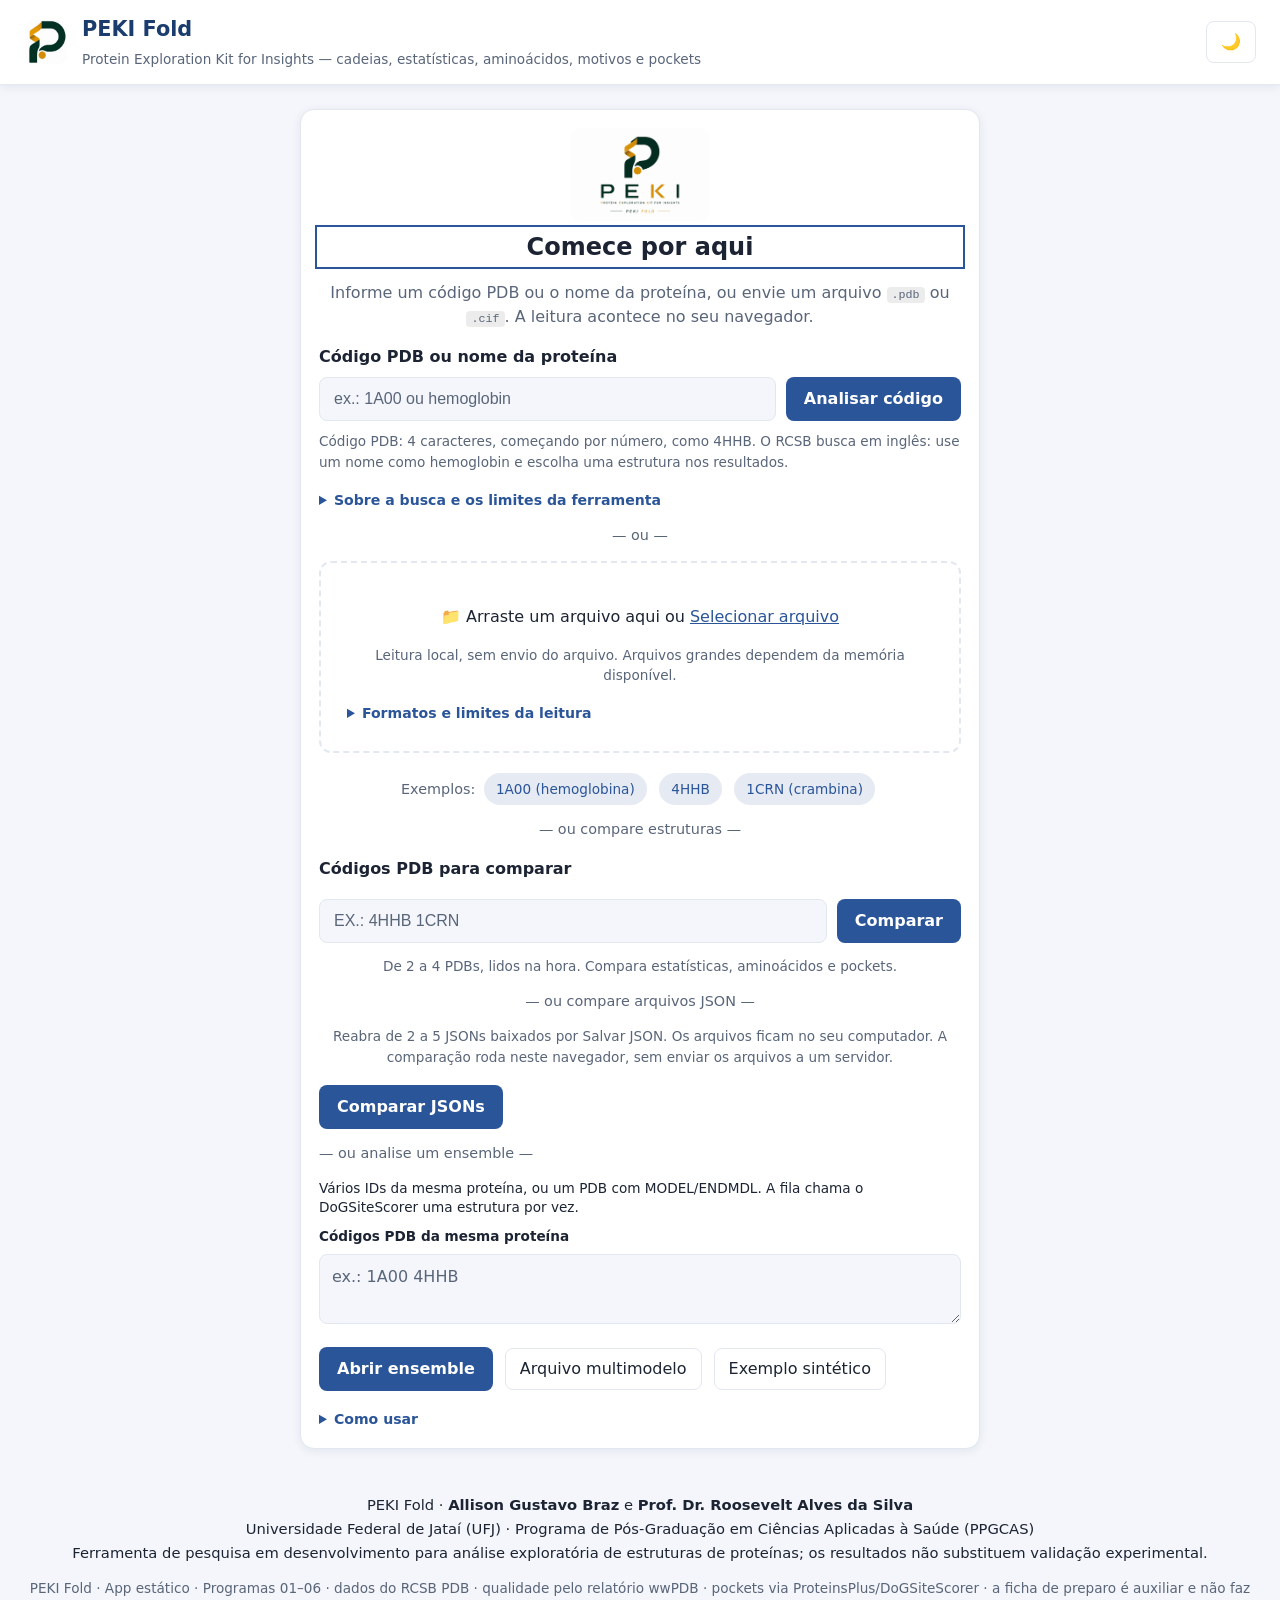
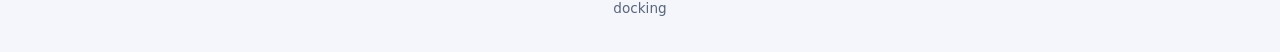
==== docs/index.html @ 9f677a61 "A1: checklist de preparo e opções da proteína limpa A aba Preparo lista resíduos não padrão, hidrogê" ====
<!DOCTYPE html>
<html lang="pt-br">
<head>
  <meta charset="UTF-8" />
  <meta name="viewport" content="width=device-width, initial-scale=1.0" />
  <title>PEKI Fold — Protein Exploration Kit for Insights</title>
  <link rel="icon" type="image/jpeg" href="favicon_peki.jpeg" />
  <link rel="stylesheet" href="style.css" />
  <!-- 3Dmol, Plotly e jsPDF são pedidos na primeira vez que o viewer, um gráfico ou o PDF precisam deles. -->
</head>
<body>
  <header class="topbar">
    <div class="brand" id="brand-home" title="Voltar ao início">
      <img class="logo" src="logo_peki.jpeg" alt="PEKI Fold" />
      <div>
        <h1>PEKI Fold</h1>
        <p class="tagline">Protein Exploration Kit for Insights — cadeias, estatísticas, aminoácidos, motivos e pockets</p>
      </div>
    </div>
    <button id="theme-toggle" class="ghost-btn" title="Alternar tema">🌙</button>
  </header>

  <!-- Tela de entrada -->
  <section id="entrada" class="entrada">
    <div class="card entrada-card">
      <img class="hero-logo" src="peki-fold.png" width="640" height="427" alt="PEKI Fold — Protein Exploration Kit for Insights" />
      <h2 id="entrada-titulo" tabindex="-1">Comece por aqui</h2>
      <p class="muted">Informe um código PDB ou o nome da proteína, ou envie um arquivo <code>.pdb</code> ou <code>.cif</code>. A leitura acontece no seu navegador.</p>
      <label for="pdb-id" class="entrada-lbl">Código PDB ou nome da proteína</label>
      <div class="entrada-row entrada-id">
        <input id="pdb-id" type="text" maxlength="80" placeholder="ex.: 1A00 ou hemoglobin" autocomplete="off" spellcheck="false" aria-describedby="entrada-dica erro loading sucesso" aria-invalid="false" />
        <button id="btn-id" class="primary-btn" type="button">Analisar código</button>
      </div>
      <div id="feedback-busca" class="feedback-acao">
        <div id="erro" class="erro" role="alert" aria-live="assertive" hidden></div>
        <div id="loading" class="loading" role="status" aria-live="polite" hidden><span class="spinner" aria-hidden="true"></span> Processando…</div>
        <p id="sucesso" class="muted small" role="status" aria-live="polite"></p>
      </div>
      <p id="entrada-dica" class="muted small entrada-dica">Código PDB: 4 caracteres, começando por número, como 4HHB. O RCSB busca em inglês: use um nome como hemoglobin e escolha uma estrutura nos resultados.</p>
      <details class="ajuda"><summary>Sobre a busca e os limites da ferramenta</summary>
        <p>O código abre a estrutura diretamente. O nome completo é preservado e busca depósitos experimentais no RCSB; a estrutura só abre após sua escolha.</p>
        <div class="escopo">
          <p><strong>O que o PEKI Fold faz:</strong> mostra a estrutura, separa cadeias, conta estatísticas, busca motivos, detecta cavidades com o DoGSiteScorer e monta uma ficha geométrica de preparo.</p>
          <p><strong>O que não faz:</strong> docking, dinâmica molecular, minimização, protonação e cálculo de afinidade. Contato geométrico não é contribuição energética. Escore de docking não é afinidade.</p>
        </div>
      </details>
      <div id="busca-nome" class="busca-nome" hidden aria-live="polite"></div>

      <div class="ou">— ou —</div>

      <div id="dropzone" class="dropzone">
        <input id="file-input" type="file" accept=".pdb,.ent,.cif,.mmcif" aria-describedby="upload-dica" hidden />
        <p>📁 Arraste um arquivo aqui ou <button id="btn-file" class="link-btn" type="button" aria-describedby="upload-dica" aria-invalid="false" aria-busy="false">Selecionar arquivo</button></p>
        <p id="upload-dica" class="muted small">Leitura local, sem envio do arquivo. Arquivos grandes dependem da memória disponível.</p>
        <details class="ajuda"><summary>Formatos e limites da leitura</summary><p>Não há limite fixo de tamanho. O mmCIF é lido pela categoria <code>_atom_site</code>, não como colunas de PDB.</p></details>
        <div id="feedback-arquivo" class="feedback-acao"></div>
      </div>

      <div class="exemplos">
        Exemplos:
        <button class="chip" data-id="1A00">1A00 (hemoglobina)</button>
        <button class="chip" data-id="4HHB">4HHB</button>
        <button class="chip" data-id="1CRN">1CRN (crambina)</button>
      </div>

      <div class="ou">— ou compare estruturas —</div>
      <label class="entrada-lbl" for="cmp-ids">Códigos PDB para comparar</label>
      <div class="entrada-row">
        <input id="cmp-ids" type="text" placeholder="ex.: 4HHB 1CRN" aria-describedby="cmp-ajuda" aria-invalid="false" />
        <button id="btn-cmp" class="primary-btn">Comparar</button>
      </div>
      <div id="feedback-comparacao" class="feedback-acao"></div>
      <p id="cmp-ajuda" class="muted small">De 2 a 4 PDBs, lidos na hora. Compara estatísticas, aminoácidos e pockets.</p>

      <div class="ou">— ou compare arquivos JSON —</div>
      <p class="muted small">Reabra de 2 a 5 JSONs baixados por Salvar JSON. Os arquivos ficam no seu computador. A comparação roda neste navegador, sem enviar os arquivos a um servidor.</p>
      <div class="entrada-row">
        <button id="btn-abrir-analises" class="primary-btn" type="button">Comparar JSONs</button>
      </div>

      <div id="ens-entrada" class="ens-entrada">
        <div class="ou">— ou analise um ensemble —</div>
        <p class="ens-nota">Vários IDs da mesma proteína, ou um PDB com MODEL/ENDMDL. A fila chama o DoGSiteScorer uma estrutura por vez.</p>
        <label for="ens-ids" class="ens-lbl">Códigos PDB da mesma proteína</label>
        <textarea id="ens-ids" class="ens-ids" rows="2" placeholder="ex.: 1A00 4HHB"></textarea>
        <div class="ens-home-acoes">
          <button id="ens-abrir" class="primary-btn" type="button">Abrir ensemble</button>
          <button id="btn-ens-file" class="ghost-btn ens-file-lbl" type="button">Arquivo multimodelo</button>
          <input id="ens-file" type="file" accept=".pdb,.ent" hidden>
          <button id="ens-exemplo-home" class="ghost-btn" type="button">Exemplo sintético</button>
        </div>
        <p id="ens-erro-home" class="erro" role="alert" hidden></p>
      </div>

      <details class="ajuda">
        <summary>Como usar</summary>
        <ul>
          <li><strong>Código PDB</strong> (ex.: <code>1A00</code>): 4 caracteres, começa com número. Abre o PDB no RCSB e, se ele não tiver coordenadas, o mmCIF. Não é um nome de proteína. Pockets, comparação e ensemble seguem por código.</li>
          <li><strong>Nome da proteína</strong> (ex.: <code>hemoglobin</code>): não é cortado para 4 letras e não é usado como código. O RCSB busca em inglês e lista depósitos experimentais, com título, método, resolução e componentes quando a API os devolve. A estrutura só abre depois que você escolhe um código da lista.</li>
          <li><strong>Upload</strong> de <code>.pdb</code> ou <code>.cif</code>: leitura local. A ficha de preparo e o download de cadeia em PDB continuam só no PDB.</li>
          <li><strong>Comparar</strong>: 2 a 4 IDs para ver estatísticas, aminoácidos e pockets lado a lado.</li>
          <li>Na tela da estrutura: <strong>abas</strong> (visão geral, qualidade, cadeias, estatísticas, aminoácidos, motivos, pockets, preparo), <strong>visualizador 3D</strong>, <strong>Salvar JSON</strong> (arquivo local para reabrir) e <strong>Exportar relatório</strong> (PDF ou Markdown para compartilhar). Os botões CSV ficam nas tabelas.</li>
          <li><strong>Comparar JSONs</strong>: reabra de 2 a 5 JSON. O ranking segue os critérios e pesos que você informa. É apoio, não uma nota biológica. Sem UniProt resíduo a resíduo e sem alinhamento estrutural.</li>
          <li><strong>Cadeias</strong>: ver ou ocultar muda só o desenho 3D. Contagens, FASTA, PDB e exportação continuam com a cadeia. O arquivo não é regravado.</li>
          <li><strong>Aminoácidos</strong>: “Todas as cadeias” soma os resíduos modelados dos 20 aminoácidos padrão. Uma cadeia deixa as outras de fora. Resíduo ausente não entra.</li>
          <li><strong>Motivos</strong>: sequência curta e contígua, montada pelos resíduos do modelo. Não é motivo estrutural, sítio funcional nem pocket.</li>
          <li><strong>Qualidade</strong> lê o relatório wwPDB quando há ID do PDB. Métrica ausente não vira zero. O relatório global não garante o sítio. Sem ID, a consulta remota não roda. Se a leitura achar lacuna, <strong>Modelar lacunas</strong> copia a FASTA da cadeia e abre o Swiss-Model em outra aba, sem enviar a sequência. O AlphaFold DB é consultado pela API pública; se o navegador não ler o arquivo, ficam os links e a importação de um PDB local.</li>
          <li><strong>Preparo</strong> é uma ficha auxiliar. Ela não valida a estrutura e não substitui a conferência humana. O checklist antes do envio marca resíduos não padrão, hidrogênios, altloc, numeração, lacunas, cadeias, heteroátomos e águas. Na <code>proteina_limpa.pdb</code> dá para remover hidrogênios, manter um altloc e garantir TER/END. Confirme com o responsável pelo seu protocolo de simulação. O resumo das pontes dissulfeto pode ser copiado e não escolhe o par. Os resíduos do pocket, além do PDB, saem em texto (uma linha por resíduo ou lista separada por vírgula) com o separador dos campos configurável. O drugScore dos pockets continua descritor geométrico, não afinidade.</li>
        </ul>
      </details>

    </div>
  </section>

  <!-- Workspace -->
  <main id="workspace" class="workspace" hidden>
    <div class="ws-header">
      <div>
        <h2 id="ws-nome" tabindex="-1">—</h2>
        <p class="muted small" id="ws-resumo">—</p>
      </div>
      <div class="ws-acoes">
        <button id="btn-guardar-analise" class="ghost-btn" type="button" aria-describedby="arquivos-dica">Salvar JSON</button>
        <button id="btn-export" class="ghost-btn" aria-describedby="arquivos-dica">Exportar relatório</button>
        <button id="btn-novo" class="ghost-btn">Início</button>
        <a id="ir-resultados" class="ghost-btn resultados-atalho" href="#resultados-titulo">Ir para resultados</a>
      </div>
    </div>

    <p id="arquivos-dica" class="muted small">JSON: salve no seu computador para reabrir depois. Relatório: compartilhe em PDF ou Markdown.</p>
    <p id="ws-status" class="muted small" role="status" aria-live="polite"></p>
    <p id="guardar-status" class="muted small guardar-status" aria-live="polite"></p>
    <section id="ws-meta" class="ws-meta card" hidden></section>

    <div class="ws-grid">
      <div class="card viewer-card">
        <div class="viewer-atalhos">
          <button id="btn-recolher-3d" class="ghost-btn" type="button" aria-expanded="true" aria-controls="viewer-conteudo">Recolher 3D</button>
        </div>
        <div id="viewer-conteudo">
        <div class="viewer-controls">
          <label>Estilo:
            <select id="estilo-3d">
              <option value="cartoon">Cartoon</option>
              <option value="stick">Stick</option>
              <option value="sphere">Esferas</option>
              <option value="line">Linhas</option>
            </select>
          </label>
          <label><input type="checkbox" id="spin" /> Girar</label>
          <label id="lig-controle" hidden><input type="checkbox" id="lig-toggle" checked /> Ligantes</label>
          <label><input type="checkbox" id="surf-toggle" /> Superfície</label>
          <label>Tamanho:
            <select id="viewer-tam">
              <option value="360">P</option>
              <option value="460" selected>M</option>
              <option value="620">G</option>
            </select>
          </label>
        </div>
        <div id="viewer-status" class="visual-status" role="status" aria-live="polite"></div>
        <div id="viewer" class="viewer" data-tam="m"></div>
        <div id="cadeias-legenda" class="legenda"></div>
        </div>
      </div>

      <div class="card painel">
        <h3 id="resultados-titulo" tabindex="-1">Resultados</h3>
        <nav class="abas" role="tablist" aria-label="Seções da estrutura">
          <button class="aba ativa" type="button" role="tab" aria-selected="true" tabindex="0" id="aba-visao" aria-controls="tab-visao" data-tab="visao">Visão geral</button>
          <button class="aba" type="button" role="tab" aria-selected="false" tabindex="-1" id="aba-qualidade" aria-controls="tab-qualidade" data-tab="qualidade">Qualidade</button>
          <button class="aba" type="button" role="tab" aria-selected="false" tabindex="-1" id="aba-cadeias" aria-controls="tab-cadeias" data-tab="cadeias">Cadeias</button>
          <button class="aba" type="button" role="tab" aria-selected="false" tabindex="-1" id="aba-stats" aria-controls="tab-stats" data-tab="stats">Estatísticas</button>
          <button class="aba" type="button" role="tab" aria-selected="false" tabindex="-1" id="aba-aa" aria-controls="tab-aa" data-tab="aa">Aminoácidos</button>
          <button class="aba" type="button" role="tab" aria-selected="false" tabindex="-1" id="aba-motivos" aria-controls="tab-motivos" data-tab="motivos">Motivos</button>
          <button class="aba" type="button" role="tab" aria-selected="false" tabindex="-1" id="aba-pockets" aria-controls="tab-pockets" data-tab="pockets">Pockets</button>
          <button class="aba" type="button" role="tab" aria-selected="false" tabindex="-1" id="aba-preparo" aria-controls="tab-preparo" data-tab="preparo">Preparo</button>
        </nav>

        <div class="aba-conteudo" id="tab-visao" role="tabpanel" aria-labelledby="aba-visao" tabindex="0"></div>
        <div class="aba-conteudo" id="tab-qualidade" role="tabpanel" aria-labelledby="aba-qualidade" tabindex="0" hidden></div>
        <div class="aba-conteudo" id="tab-cadeias" role="tabpanel" aria-labelledby="aba-cadeias" tabindex="0" hidden></div>
        <div class="aba-conteudo" id="tab-stats" role="tabpanel" aria-labelledby="aba-stats" tabindex="0" hidden></div>
        <div class="aba-conteudo" id="tab-aa" role="tabpanel" aria-labelledby="aba-aa" tabindex="0" hidden data-escopo="todas">
          <p id="aa-escopo" class="aa-escopo" data-escopo="todas" aria-live="polite"></p>
          <div class="aa-controls">
            <label for="aa-cadeia">Escopo
              <select id="aa-cadeia" aria-describedby="aa-escopo"></select>
            </label>
            <label>Ordenar:
              <select id="aa-ordem">
                <option value="alpha">Alfabética</option>
                <option value="perc">Percentual ↓</option>
                <option value="cont">Contagem ↓</option>
              </select>
            </label>
            <button id="btn-aa-csv" class="dl-btn" type="button">⬇ CSV</button>
            <button id="btn-aa-tabela" class="ghost-btn" type="button" aria-expanded="false" aria-controls="aa-tabela">Ver dados em tabela</button>
          </div>
          <div id="aa-tabela" class="dados-scroll" role="region" aria-label="Dados de aminoácidos" tabindex="0" hidden></div>
          <div id="aa-grafico-status" class="visual-status" role="status" aria-live="polite"></div>
          <div id="aa-grafico" class="grafico"></div>
          <p id="aa-atalho-nota" class="muted small"></p>
          <div id="aa-atalho" class="motivo-chips" role="group" aria-label="Adicionar aminoácido do escopo selecionado ao motivo"></div>
        </div>
        <div class="aba-conteudo" id="tab-motivos" role="tabpanel" aria-labelledby="aba-motivos" tabindex="0" hidden>
          <p class="motivo-def">Um motivo aqui é uma <strong>sequência curta de resíduos</strong>, na ordem em que eles se seguem no modelo. Não é um aminoácido isolado.</p>
          <p class="motivo-def">A busca exige correspondência <strong>exata e contígua</strong>: os códigos precisam aparecer juntos, nessa ordem. Três resíduos iguais espalhados pela cadeia não contam.</p>
          <p class="muted small">Isto é motivo de sequência local. Não é motivo estrutural (hélice ou folha), não é sítio funcional e não é pocket.</p>
          <p id="motivo-escopo" class="muted small"></p>
          <div id="motivo-chips" class="motivo-chips" role="group" aria-label="Resíduos com coordenadas neste modelo, para montar o motivo na ordem"></div>
          <p id="motivo-formacao" class="motivo-formacao" aria-live="polite"></p>
          <div class="motivo-row">
            <label class="motivo-campo" for="motivo-input">Motivo na ordem</label>
            <input id="motivo-input" type="text" placeholder="ex.: GLY-LYS-SER" aria-describedby="motivo-ajuda motivo-formacao motivo-aviso motivo-resultado" aria-invalid="false" autocomplete="off" spellcheck="false" />
            <button id="btn-motivo-ultimo" type="button" class="ghost-btn">Remover último</button>
            <button id="btn-motivo-limpar" type="button" class="ghost-btn">Limpar</button>
            <button id="btn-motivo" class="primary-btn" type="button">Buscar</button>
          </div>
          <p id="motivo-ajuda" class="muted small">Os botões acrescentam o código de 3 letras na ordem dos cliques. Nada vem selecionado. Dá para apagar só o último, limpar o campo ou editar o texto.</p>
          <p id="motivo-aviso" class="erro" role="alert" hidden></p>
          <div id="motivo-resultado" role="status" aria-live="polite"></div>
        </div>
        <div class="aba-conteudo" id="tab-pockets" role="tabpanel" aria-labelledby="aba-pockets" tabindex="0" hidden>
          <p class="muted small">
            Detecção de pockets (cavidades) com <strong>DoGSiteScorer</strong>
            (ProteinsPlus — ZBH, Universidade de Hamburgo). Requer um
            <strong>ID do PDB</strong> e conexão com a internet; o cálculo roda
            no servidor da ProteinsPlus e leva alguns segundos.
          </p>
          <p class="rotulo-fixo">O drugScore e o volume são descritores geométricos da cavidade, não previsão de ligação. Escore de docking não é afinidade. Contato geométrico não é contribuição energética.</p>
          <button id="btn-pockets" class="primary-btn" aria-describedby="pockets-status">🔍 Detectar pockets</button>
          <div id="pockets-status" class="muted small" role="status" aria-live="polite" style="margin-top:10px"></div>
          <div id="pockets-resultado"></div>
        </div>
        <div class="aba-conteudo" id="tab-preparo" role="tabpanel" aria-labelledby="aba-preparo" tabindex="0" hidden></div>
      </div>
    </div>
  </main>

  <!-- Workspace de comparação (2 a 4 proteínas) -->
  <main id="comparacao" class="workspace" hidden>
    <div class="ws-header">
      <div>
        <h2 id="cmp-titulo" tabindex="-1">Comparação</h2>
        <p class="muted small" id="cmp-resumo">—</p>
      </div>
      <div class="ws-acoes">
        <button id="btn-cmp-export" class="ghost-btn" aria-describedby="cmp-export-dica">Exportar relatório</button>
        <button id="btn-cmp-novo" class="ghost-btn">Início</button>
        <a id="ir-cmp-resultados" class="ghost-btn resultados-atalho" href="#cmp-resultados-titulo">Ir para resultados</a>
      </div>
    </div>

    <p id="cmp-export-dica" class="muted small">Compartilhe o relatório em PDF ou Markdown.</p>
    <p id="cmp-status" class="muted small" role="status" aria-live="polite"></p>
    <div class="card cmp-estruturas" data-tam="m">
      <div class="viewer-atalhos">
        <button id="btn-cmp-recolher-3d" class="ghost-btn" type="button" aria-expanded="true" aria-controls="cmp-viewer-conteudo">Recolher 3D</button>
      </div>
      <div id="cmp-viewer-conteudo">
      <div class="cmp-est-head">
        <strong>Estruturas 3D</strong>
        <label>Tamanho:
          <select id="cmp-tam">
            <option value="180">P</option>
            <option value="260" selected>M</option>
            <option value="380">G</option>
          </select>
        </label>
      </div>
      <div id="cmp-viewers-status" class="visual-status" role="status" aria-live="polite"></div>
      <div id="cmp-viewers" class="cmp-viewers"></div>
      </div>
    </div>

    <div class="card painel cmp-painel">
      <h3 id="cmp-resultados-titulo" tabindex="-1">Resultados da comparação</h3>
      <nav class="abas" role="tablist" aria-label="Seções da comparação">
        <button class="aba ativa" type="button" role="tab" id="caba-stats" aria-controls="ctab-stats" aria-selected="true" tabindex="0" data-ctab="stats">Estatísticas</button>
        <button class="aba" type="button" role="tab" id="caba-aa" aria-controls="ctab-aa" aria-selected="false" tabindex="-1" data-ctab="aa">Aminoácidos</button>
        <button class="aba" type="button" role="tab" id="caba-pockets" aria-controls="ctab-pockets" aria-selected="false" tabindex="-1" data-ctab="pockets">Pockets</button>
      </nav>

      <div class="aba-conteudo" id="ctab-stats" role="tabpanel" aria-labelledby="caba-stats" tabindex="0"></div>
      <div class="aba-conteudo" id="ctab-aa" role="tabpanel" aria-labelledby="caba-aa" tabindex="0" hidden></div>
      <div class="aba-conteudo" id="ctab-pockets" role="tabpanel" aria-labelledby="caba-pockets" tabindex="0" hidden>
        <p class="muted small">
          Detecta os pockets de cada proteína via <strong>DoGSiteScorer</strong>
          e compara entre elas, respondendo às 5 perguntas do trabalho. Roda no
          servidor da ProteinsPlus — leva alguns segundos por proteína.
        </p>
        <p class="rotulo-fixo">O drugScore e o volume são descritores geométricos da cavidade, não previsão de ligação. Escore de docking não é afinidade.</p>
        <button id="btn-cmp-pockets" class="primary-btn" aria-describedby="cmp-pockets-status">🔍 Detectar pockets (todas)</button>
        <div id="cmp-pockets-status" class="muted small" role="status" aria-live="polite" style="margin-top:10px"></div>
        <div id="cmp-pockets-resultado"></div>
      </div>
    </div>
  </main>

  <main id="analises" class="workspace" hidden>
    <div class="ws-header">
      <div>
        <h2 id="an-titulo" tabindex="-1">Comparar JSONs</h2>
        <p class="muted small" id="an-contagem">0 de 5 análises neste navegador.</p>
      </div>
      <div class="ws-acoes">
        <button id="btn-an-voltar" class="ghost-btn" type="button">Início</button>
      </div>
    </div>

    <section class="card an-bloco">
      <p class="an-nota">Os arquivos ficam no seu computador. Ao reabrir, o PEKI Fold lê o JSON neste navegador. Nada é enviado a um servidor e não há sincronização entre aparelhos.</p>
      <p class="rotulo-fixo">O ranking é apoio calculado com os critérios e os pesos que você definir. Não é verdade biológica, não é nota universal de qualidade e não substitui a sua decisão.</p>
      <p class="muted small">Não há mapa resíduo a resíduo com o UniProt nem sobreposição de estruturas. Um heterocomponente observado não prova estado holo. O drugScore não identifica sítio funcional nem pocket equivalente entre análises.</p>
      <div class="an-importar">
        <button id="btn-an-arquivo" class="primary-btn an-file" type="button">Selecionar JSONs</button>
        <input id="an-arquivo" type="file" accept="application/json,.json" multiple hidden>
        <button id="an-limpar" class="ghost-btn" type="button">Limpar comparação</button>
      </div>
      <p id="an-erro" class="erro" role="alert" hidden></p>
      <div id="an-lista"></div>
      <div id="an-ficha"></div>
    </section>

    <section class="card an-bloco">
      <h3>Pergunta</h3>
      <p class="muted small">Peso zero exclui o critério. Dado pendente aparece como indisponível e não vira zero nem nota boa. Os pesos dos critérios que de fato têm dado são renormalizados.</p>
      <div class="an-grade">
        <label>Região de interesse, opcional
          <input id="an-regiao" type="text" maxlength="120" placeholder="ex.: A:10-40 ou A:1-20,B:1-10" autocomplete="off" spellcheck="false">
        </label>
        <label class="an-check"><input id="an-regiao-essencial" type="checkbox"> A região é essencial para a pergunta</label>
        <label>Componente, parceiro ou ligante, opcional
          <input id="an-componente" type="text" maxlength="40" placeholder="código como no snapshot, ex.: HEM" autocomplete="off" spellcheck="false">
        </label>
        <label class="an-check"><input id="an-componente-elim" type="checkbox"> Eliminatório se esse componente não estiver no inventário</label>
        <label>Peso da cobertura do modelo
          <input id="an-peso-cobertura" type="number" min="0" max="100" step="0.5" value="1">
        </label>
        <label>Peso da qualidade e da confiabilidade
          <input id="an-peso-qualidade" type="number" min="0" max="100" step="0.5" value="1">
        </label>
        <label>Peso da presença do componente
          <input id="an-peso-componente" type="number" min="0" max="100" step="0.5" value="1">
        </label>
        <label>Peso do pocket e do drugScore
          <input id="an-peso-pocket" type="number" min="0" max="100" step="0.5" value="1">
        </label>
        <label class="an-check"><input id="an-pocket-elim" type="checkbox"> Eliminatório se não houver drugScore utilizável</label>
      </div>
      <div class="an-acoes">
        <button id="an-atualizar" class="primary-btn" type="button">Atualizar ranking</button>
      </div>
      <div id="an-resultado"></div>
    </section>

    <section class="card an-bloco">
      <h3>Decisão final</h3>
      <p class="muted small">Você pode ficar com outro candidato que não o primeiro colocado. Nesse caso, a justificativa entra no relatório. A escolha não reescreve o ranking.</p>
      <div class="an-grade">
        <label>Análise escolhida
          <select id="an-escolha"></select>
        </label>
        <label>Justificativa
          <textarea id="an-justificativa" rows="3" maxlength="2000" placeholder="Por que esta análise responde à pergunta."></textarea>
        </label>
      </div>
      <div class="an-acoes">
        <button id="an-registrar" class="ghost-btn" type="button">Registrar escolha</button>
        <button id="an-md" class="ghost-btn" type="button">Baixar relatório Markdown</button>
        <button id="an-json" class="ghost-btn" type="button">Baixar JSON da comparação</button>
      </div>
      <p id="an-escolha-status" class="muted small" aria-live="polite"></p>
    </section>
  </main>

  <main id="ensemble" class="workspace" hidden>
    <div class="ws-header">
      <div>
        <h2 id="ens-titulo" tabindex="-1">Ensemble</h2>
        <p class="ens-nota" id="ens-resumo">Estruturas da mesma proteína, bolsões do DoGSiteScorer.</p>
      </div>
      <div class="ws-acoes">
        <button id="ens-novo" class="ghost-btn" type="button">Início</button>
      </div>
    </div>

    <section class="card ens-painel">
      <details class="ens-frases ajuda">
        <summary>Critérios, limites e referências do ensemble</summary>
        <p class="rotulo-fixo ens-rel">Trabalho relacionado: PockFlex (Rahali et al., Nucleic Acids Research 2026, 54(W1), W295–W300, https://doi.org/10.1093/nar/gkag453). Também analisa bolsões num conjunto de estruturas. Esta aba é a leitura do PEKI Fold, no navegador e em português, com a ficha de preparo e uma caixa editável. Não há comparação de desempenho com o PockFlex.</p>
        <p class="ens-nota"><a href="https://doi.org/10.1093/nar/gkag453">DOI 10.1093/nar/gkag453</a></p>
        <p class="rotulo-fixo">Persistência indica recorrência do bolsão no conjunto, não druggability nem ligação de composto.</p>
        <p class="rotulo-fixo">N efetivo é o número de estruturas que de fato entraram no agrupamento. A recorrência aparece como k de N efetivo.</p>
        <p class="rotulo-fixo">Estruturas redundantes inflam a contagem. Entradas quase iguais aumentam n sem informação nova, e esta aba não remove essa redundância.</p>
        <p class="rotulo-fixo">Resultados de motores diferentes não devem ser misturados. Esta aba usa somente o DoGSiteScorer. O drugScore daqui não entra na mesma conta que o escore de outro programa.</p>
        <p class="rotulo-fixo">Ensemble de estruturas cristalográficas não representa dinâmica real.</p>
        <p class="rotulo-fixo">Resultado exploratório: é hipótese, não conclusão.</p>
        <p class="rotulo-fixo">PEKI Fold não é ferramenta de docking.</p>
        <p class="rotulo-fixo">Evidência: dado medido no arquivo ou descritor vindo do DoGSiteScorer.</p>
        <p class="rotulo-fixo">Hipótese: interpretação que esses dados não provam.</p>
        <p class="rotulo-fixo">O drugScore e o volume são descritores do DoGSiteScorer. Não são afinidade nem previsão de ligação.</p>
        <p class="rotulo-fixo">O alinhamento é por número de resíduo e cadeia, ou por sequência simples. Não há sobreposição estrutural.</p>
        <p class="rotulo-fixo">A distância entre centroides só entra se as estruturas já compartilham o referencial. Este app não sobrepõe coordenadas.</p>
        <p class="rotulo-fixo">Apo ou holo é um indício pela presença de HETATM de ligante. Não confirma o estado biológico.</p>
        <p class="rotulo-fixo">O app não confere se os IDs são a mesma proteína.</p>
        <p class="rotulo-fixo">Sugestão editável de caixa. Não é uma caixa validada e não é resultado de docking.</p>
        <p class="rotulo-fixo">O texto da caixa segue o mesmo formato da ficha de preparo. Continua sendo sugestão editável e não substitui a conferência daquela ficha.</p>
      </details>

      <div class="ens-form">
        <label>Limite de estruturas (máx. 20)
          <input id="ens-limite" type="number" min="1" max="20" step="1" value="8">
        </label>
        <label>Pausa entre chamadas (s)
          <input id="ens-pausa" type="number" min="0" max="30" step="0.5" value="2">
        </label>
        <label>Alinhamento
          <select id="ens-modo">
            <option value="numero" selected>Número de resíduo e cadeia</option>
            <option value="sequencia">Sequência simples</option>
          </select>
        </label>
        <label>Jaccard mínimo de resíduos
          <input id="ens-jaccard" type="number" min="0" max="1" step="0.05" value="0.5">
        </label>
        <label class="ens-check"><input id="ens-centroide" type="checkbox"> Também exigir distância entre centroides</label>
        <label>Distância máxima (Å)
          <input id="ens-distancia" type="number" min="0" max="100" step="0.5" value="6">
        </label>
        <label>Faixa da caixa do ensemble
          <select id="ens-faixa">
            <option value="25">≥ 25%</option>
            <option value="50" selected>≥ 50%</option>
            <option value="75">≥ 75%</option>
          </select>
        </label>
        <label>Margem da caixa (Å)
          <input id="ens-margem" type="number" min="0" max="50" step="0.5" value="4">
        </label>
        <label class="ens-decisao-lbl">Decisão do pesquisador
          <textarea id="ens-decisao" class="ens-decisao" rows="3" placeholder="O que você aceita, descarta ou quer conferir. Entra na exportação."></textarea>
        </label>
      </div>

      <div class="ens-acoes">
        <button id="ens-calcular" class="primary-btn" type="button">Detectar pockets (DoGSiteScorer)</button>
        <button id="ens-exemplo" class="ghost-btn" type="button">Carregar exemplo sintético</button>
        <button id="ens-atualizar" class="ghost-btn" type="button">Atualizar grupos</button>
        <button id="ens-cancelar" class="ghost-btn" type="button" hidden>Cancelar</button>
        <button id="ens-csv" class="ghost-btn" type="button">CSV dos grupos</button>
        <button id="ens-csv-matriz" class="ghost-btn" type="button">CSV estrutura × pocket</button>
        <button id="ens-json" class="ghost-btn" type="button">JSON</button>
      </div>

      <div id="ens-progresso" class="ens-progresso" hidden>
        <div id="ens-trilho" class="ens-progresso-trilho" role="progressbar" aria-valuemin="0" aria-valuemax="100" aria-valuenow="0">
          <div id="ens-progresso-fill" class="ens-progresso-fill"></div>
        </div>
        <p id="ens-progresso-txt" aria-live="polite"></p>
      </div>
      <p id="ens-status" class="ens-status" aria-live="polite"></p>
      <div id="ens-lista"></div>
      <div id="ens-resultado"></div>

      <div class="ens-viewer-bloco">
        <div id="ens-viewer-status" class="visual-status" role="status" aria-live="polite"></div>
        <div id="ens-viewer" class="ens-viewer"></div>
        <p id="ens-viewer-nota" class="ens-nota">O ponto, quando pedido, é o centroide nesta estrutura de referência. Não é o centroide de outra estrutura colado aqui.</p>
      </div>
    </section>
  </main>

  <!-- Modal de exportação -->
  <dialog id="export-modal" class="modal" aria-labelledby="exp-titulo">
      <h3 id="exp-titulo">Exportar relatório</h3>

      <div class="modal-corpo">
      <div class="modal-secao">
        <span class="modal-label">Formato</span>
        <div class="radio-row">
          <label><input type="radio" name="exp-fmt" value="pdf" checked autofocus /> PDF</label>
          <label><input type="radio" name="exp-fmt" value="md" /> Markdown</label>
        </div>
      </div>

      <div class="modal-secao">
        <span class="modal-label">O que incluir</span>
        <label class="exp-full-lbl"><input type="checkbox" id="exp-full" checked /> <strong>Tudo</strong></label>
        <div id="exp-itens" class="exp-itens"></div>
        <button type="button" id="exp-so-pockets" class="link-btn exp-preset" hidden>Só pockets</button>
      </div>
      </div>

      <div class="modal-acoes">
        <button id="exp-cancelar" class="ghost-btn">Cancelar</button>
        <button id="exp-confirmar" class="primary-btn">Exportar</button>
      </div>
      <div id="exp-status" class="muted small" role="status"></div>
  </dialog>

  <footer class="rodape">
    <p class="creditos">
      PEKI Fold · <strong>Allison Gustavo Braz</strong> e <strong>Prof. Dr. Roosevelt Alves da Silva</strong><br />
      Universidade Federal de Jataí (UFJ) · Programa de Pós-Graduação em Ciências Aplicadas à Saúde (PPGCAS)<br />
      Ferramenta de pesquisa em desenvolvimento para análise exploratória de estruturas de proteínas; os resultados não substituem validação experimental.
    </p>
    <p class="muted small">PEKI Fold · App estático · Programas 01–06 · dados do RCSB PDB · qualidade pelo relatório wwPDB · pockets via ProteinsPlus/DoGSiteScorer · a ficha de preparo é auxiliar e não faz docking</p>
  </footer>

  <script src="network.js"></script>
  <script src="pdb-analysis.js"></script>
  <script src="structure-model.js"></script>
  <script src="lacunas-modelo.js"></script>
  <script src="lacunas-ui.js"></script>
  <script src="quality-model.js"></script>
  <script src="quality-ui.js"></script>
  <script src="prep-analysis.js"></script>
  <script src="ensemble-analysis.js"></script>
  <script src="prep-ui.js"></script>
  <script src="analysis-snapshot.js"></script>
  <script src="analysis-ui.js"></script>
  <script src="busca-nome.js"></script>
  <script src="dogsite-client.js"></script>
  <script src="viewer.js"></script>
  <script src="comparison.js"></script>
  <script src="export.js"></script>
  <script src="libs-loader.js"></script>
  <script src="app.js"></script>
  <script src="ensemble-ui.js"></script>
</body>
</html>
---- docs/style.css ----
:root {
  --bg: #f4f6fb;
  --card: #ffffff;
  --text: #1c2433;
  --muted: #596579;
  --primary: #2a5599;
  --primary-dark: #1a3d6d;
  --accent: #e8513a;
  --border: #e2e7f0;
  --shadow: 0 2px 10px rgba(20, 40, 80, 0.08);
}
[data-theme="dark"] {
  --bg: #0f1623;
  --card: #1a2436;
  --text: #e7edf7;
  --muted: #a6b2c6;
  --primary: #82a7ef;
  --primary-dark: #a6c3ff;
  --accent: #ff6b52;
  --border: #2a3850;
  --shadow: 0 2px 14px rgba(0, 0, 0, 0.4);
}

* { box-sizing: border-box; }
/* Garante que o atributo [hidden] vença regras de display (ex.: .entrada/.loading com display:flex) */
[hidden] { display: none !important; }
body {
  margin: 0;
  font-family: "Segoe UI", system-ui, -apple-system, sans-serif;
  background: var(--bg);
  color: var(--text);
  line-height: 1.5;
}
h1, h2, h3 { margin: 0 0 .2em; }
code { background: rgba(127,127,127,.15); padding: 1px 5px; border-radius: 4px; font-size: .9em; }
.muted { color: var(--muted); }
.small { font-size: .85rem; }
input::placeholder, textarea::placeholder { color: var(--muted); opacity: 1; }

/* Topbar */
.topbar {
  display: flex; justify-content: space-between; align-items: center;
  padding: 14px 24px; background: var(--card);
  border-bottom: 1px solid var(--border); box-shadow: var(--shadow);
}
.brand { display: flex; align-items: center; gap: 14px; cursor: pointer; }
.logo { width: 44px; height: 44px; border-radius: 10px; object-fit: contain; display: block; }
.topbar h1 { font-size: 1.3rem; color: var(--primary-dark); }
.tagline { margin: 0; font-size: .85rem; color: var(--muted); }

/* Botões */
button { font: inherit; cursor: pointer; border-radius: 8px; border: none; }
.primary-btn { background: var(--primary); color: #fff; padding: 10px 18px; font-weight: 600; }
.primary-btn:hover { background: var(--primary-dark); }
/* O botão usa um azul mais escuro que o texto para manter contraste com branco. */
[data-theme="dark"] .primary-btn { background: #3a6fd6; }
[data-theme="dark"] .primary-btn:hover { background: #2a5599; }
.ghost-btn { background: transparent; border: 1px solid var(--border); color: var(--text); padding: 8px 14px; }
.ghost-btn:hover { background: rgba(127,127,127,.1); }
.link-btn { background: none; color: var(--primary); text-decoration: underline; padding: 0; }
.chip { background: rgba(42,85,153,.12); color: var(--primary); padding: 6px 12px; border-radius: 20px; font-size: .85rem; margin: 0 4px; }
.chip:hover { background: rgba(42,85,153,.25); }

/* Cards */
.card { background: var(--card); border: 1px solid var(--border); border-radius: 14px; box-shadow: var(--shadow); padding: 18px; }

/* Entrada */
.entrada { display: flex; justify-content: center; padding: 24px 20px; }
.entrada-card { width: 100%; max-width: 680px; text-align: center; }
.hero-logo { display: block; width: min(140px, 85%); height: auto; margin: 0 auto 8px; border-radius: 12px; }
.feedback-acao { text-align: left; }
.feedback-acao:empty, .feedback-acao p:empty, .visual-status:empty { display: none; }
.visual-status { padding: 10px 12px; color: var(--text); font-size: .9rem; }
.visual-status button { margin-top: 8px; }
.viewer-atalhos { display: flex; flex-wrap: wrap; align-items: center; gap: 10px 16px; padding: 10px 12px; }
.viewer-atalhos a { color: var(--primary); }
.resultados-atalho { display: inline-flex; align-items: center; color: var(--primary); }
#viewer-conteudo { min-height: 0; overflow: auto; }
#resultados-titulo, #cmp-resultados-titulo { margin: 0 0 20px; scroll-margin-top: 16px; }
.grafico:empty { display: none; }
@media (max-width: 700px) {
  .entrada { padding: 16px 12px; }
  .hero-logo { width: 64px; }
  #viewer.viewer, .cmp-viewer { height: 45vh !important; min-height: 260px; }
}
.entrada-lbl { display: block; text-align: left; font-weight: 600; margin: 16px 0 0; }
.entrada-dica { text-align: left; margin: 0 0 4px; }
.entrada-row { display: flex; flex-wrap: wrap; gap: 10px; margin: 18px 0 10px; }
.entrada-id { margin-top: 8px; }
.entrada-row input { flex: 1 1 8rem; min-width: 0; padding: 11px 14px; border: 1px solid var(--border); border-radius: 8px; background: var(--bg); color: var(--text); font-size: 1rem; text-transform: uppercase; }
#pdb-id { text-transform: none; }
.entrada-row .primary-btn { flex: 0 0 auto; white-space: nowrap; }
.primary-btn:disabled { opacity: .65; cursor: wait; }
.busca-nome { text-align: left; margin-top: 12px; }
.busca-cabeca p { margin: 0 0 8px; }
.busca-nota { color: var(--muted); font-size: .82rem; }
.busca-aviso { background: rgba(224, 168, 0, .15); border-left: 4px solid #a37b00; padding: 8px 10px; border-radius: 8px; }
.busca-lista { display: flex; flex-direction: column; gap: 10px; }
.busca-item { border: 1px solid var(--border); border-radius: 10px; padding: 10px 12px; background: var(--bg); }
.busca-item h3 { font-size: 1.05rem; letter-spacing: .04em; }
.busca-item p { margin: 4px 0; overflow-wrap: anywhere; }
.busca-rot { color: var(--muted); font-size: .82rem; }
.busca-rot::after { content: ": "; }
.busca-comp { margin: 6px 0; padding-left: 1.1rem; font-size: .88rem; }
.busca-comp li { margin: 3px 0; overflow-wrap: anywhere; }
.busca-acoes { margin-top: 8px; }
.busca-item .primary-btn { margin-top: 8px; }
.busca-status { display: flex; align-items: center; gap: 8px; }
.busca-nome a { color: var(--primary); font-weight: 600; }
@media (max-width: 520px) {
  .busca-item .primary-btn { width: 100%; }
}
.ou { color: var(--muted); margin: 14px 0; font-size: .9rem; }
.dropzone { border: 2px dashed var(--border); border-radius: 12px; padding: 26px; transition: .2s; }
.dropzone.hover { border-color: var(--primary); background: rgba(42,85,153,.06); }
.exemplos { margin-top: 20px; font-size: .9rem; color: var(--muted); }
.ajuda { margin-top: 18px; text-align: left; font-size: .88rem; color: var(--muted); }
.ajuda summary { cursor: pointer; font-weight: 600; color: var(--primary); }
.ajuda ul { margin: 8px 0 0; padding-left: 20px; }
.ajuda li { margin-bottom: 5px; }
.erro { margin-top: 16px; padding: 10px 14px; background: rgba(232,81,58,.12); color: #c02d16; border-radius: 8px; }
[data-theme="dark"] .erro { color: var(--accent); }
.loading { margin-top: 16px; color: var(--primary); display: flex; align-items: center; justify-content: center; gap: 8px; }

/* Spinner */
.spinner { width: 16px; height: 16px; border: 2px solid var(--border); border-top-color: var(--primary); border-radius: 50%; animation: spin .7s linear infinite; display: inline-block; }
@keyframes spin { to { transform: rotate(360deg); } }

/* Workspace */
.workspace { max-width: 1280px; margin: 24px auto; padding: 0 20px; }
.ws-header { display: flex; justify-content: space-between; align-items: flex-start; gap: 12px; flex-wrap: wrap; margin-bottom: 16px; }
.ws-header > div:first-child { min-width: 0; }
.ws-grid { display: grid; grid-template-columns: minmax(0, 1.1fr) minmax(0, 1fr); gap: 18px; align-items: start; }
@media (max-width: 980px) {
  .ws-grid { grid-template-columns: minmax(0, 1fr); }
  .viewer-card, .painel { min-width: 0; }
}

/* Card "Sobre a estrutura" */
.ws-meta { margin-bottom: 16px; padding: 14px 18px; }
.ws-meta .meta-titulo { font-weight: 700; font-size: 1.05rem; color: var(--primary-dark); }
.ws-meta .meta-tags { display: flex; flex-wrap: wrap; gap: 8px; margin: 8px 0; }
.ws-meta .meta-tag { background: rgba(42,85,153,.12); color: var(--primary); padding: 3px 10px; border-radius: 20px; font-size: .82rem; }
.ws-meta a { color: var(--primary); font-weight: 600; }
.ov-resumo { margin: 8px 0 0; }
.ov { min-width: 0; max-width: 100%; overflow-wrap: anywhere; }
.ov h3 { font-size: 1rem; margin: 16px 0 6px; }
.ov-dl { display: grid; grid-template-columns: minmax(7.5rem, 12rem) minmax(0, 1fr); gap: 4px 12px; margin: 0; }
.ov-dl dt { color: var(--muted); margin: 0; }
.ov-dl dd { margin: 0; min-width: 0; }
.ov-lista { margin: 6px 0 0; padding-left: 1.1rem; }
.ov-lista li { margin: 4px 0; }
.ov-nav { display: flex; flex-wrap: wrap; gap: 8px; margin-top: 14px; }
.ov-detalhe { margin-top: 12px; }
.aviso-ov { background: rgba(224, 168, 0, .15); border-left: 4px solid #a37b00; padding: 8px 10px; border-radius: 8px; margin: 8px 0; color: #1c2433; }
[data-theme="dark"] .aviso-ov { background: #3d3414; color: #fff8e1; border-left-color: #e0a800; }
.dl-btn:disabled { opacity: .55; cursor: not-allowed; }
.painel, .aba-conteudo, .ws-grid { min-width: 0; max-width: 100%; }
@media (max-width: 420px) {
  .ov-dl { grid-template-columns: minmax(0, 1fr); }
  .ov-dl dd { margin-bottom: 8px; }
  .workspace { padding-left: 12px; padding-right: 12px; }
}

/* Ações de cadeias (FASTA e visibilidade 3D) */
.cadeias-acoes { display: flex; justify-content: flex-end; flex-wrap: wrap; gap: 8px; margin-bottom: 10px; }
.vis-notas { margin-bottom: 10px; }
.vis-nota { margin: 0 0 8px; padding: 8px 10px; border-left: 4px solid var(--primary); background: rgba(42, 85, 153, .08); border-radius: 8px; font-size: .85rem; }
.cadeia-btns { display: flex; flex-wrap: wrap; gap: 6px; justify-content: flex-end; }
.fasta-btn { background: rgba(46,160,90,.14); color: #1e673a; padding: 6px 12px; font-size: .85rem; }
[data-theme="dark"] .fasta-btn { color: #4dcc7e; }
.fasta-btn:hover { background: rgba(46,160,90,.28); }

/* Viewer */
.viewer-card { padding: 0; overflow: hidden; }
.viewer-controls { display: flex; gap: 18px; align-items: center; padding: 12px 16px; border-bottom: 1px solid var(--border); font-size: .9rem; }
@media (max-width: 700px) {
  .viewer-controls { flex-wrap: wrap; row-gap: 8px; }
}
.viewer-controls select { padding: 4px 8px; border-radius: 6px; border: 1px solid var(--border); background: var(--bg); color: var(--text); }
.viewer { position: relative; width: 100%; height: 460px; background: #0b1020; }

/* Duas colunas (desktop e tablet largo): o viewer acompanha a rolagem.
   O overflow:hidden fica no próprio cartão (cantos); nenhum ancestral rola,
   senão o sticky não gruda. Abaixo de 981px o grid empilha e isto não vale. */
@media (min-width: 981px) {
  .viewer-card {
    position: sticky;
    top: 12px;
    z-index: 2;
    align-self: start;
    display: flex;
    flex-direction: column;
    max-height: calc(100vh - 24px);
    max-height: calc(100dvh - 24px);
  }
  .viewer-controls, .viewer-card .legenda { flex: 0 0 auto; }
  .viewer-card .viewer {
    flex: 0 1 auto;
    min-height: 160px;
    max-height: min(460px, 58vh);
    max-height: min(460px, 58dvh);
  }
  .viewer-card .viewer[data-tam="p"] {
    max-height: min(360px, 46vh);
    max-height: min(360px, 46dvh);
  }
  .viewer-card .viewer[data-tam="g"] {
    max-height: min(620px, 70vh);
    max-height: min(620px, 70dvh);
  }

  .cmp-estruturas {
    position: sticky;
    top: 12px;
    z-index: 2;
    max-height: calc(100vh - 24px);
    max-height: calc(100dvh - 24px);
    overflow: auto;
  }
  .cmp-viewer { max-height: min(260px, 34vh); max-height: min(260px, 34dvh); }
  .cmp-estruturas[data-tam="p"] .cmp-viewer { max-height: min(180px, 24vh); max-height: min(180px, 24dvh); }
  .cmp-estruturas[data-tam="g"] .cmp-viewer { max-height: min(380px, 42vh); max-height: min(380px, 42dvh); }
}

.legenda { display: flex; flex-wrap: wrap; gap: 10px; padding: 12px 16px; border-top: 1px solid var(--border); font-size: .85rem; }
.legenda .item { display: flex; align-items: center; gap: 6px; }
.legenda .swatch { width: 14px; height: 14px; border-radius: 3px; display: inline-block; }

/* G só ganha largura quando a coluna de texto cabe inteira (tabelas da ficha). */
@media (min-width: 1400px) {
  .workspace:has(.ws-grid.viewer-largo) { max-width: 1520px; }
  .ws-grid.viewer-largo { grid-template-columns: minmax(0, 1fr) minmax(36rem, 36rem); }
}

/* Tabela larga da comparação rola no cartão, não na página. */
#comparacao .aba-conteudo { overflow-x: auto; max-width: 100%; }

/* Painel / abas */
.abas { display: flex; flex-wrap: wrap; gap: 4px; border-bottom: 1px solid var(--border); margin: -18px -18px 16px; padding: 0 10px; }
.aba { background: none; color: var(--muted); padding: 14px 16px; border-bottom: 2px solid transparent; font-weight: 600; }
.aba.ativa { color: var(--primary); border-bottom-color: var(--primary); }
.aba:hover { color: var(--text); }
button:focus-visible, .pocket-3d:focus-visible, .cadeia-3d:focus-visible, .motivo-chip:focus-visible,
input:focus-visible, select:focus-visible, textarea:focus-visible, summary:focus-visible, a:focus-visible, [tabindex="0"]:focus-visible {
  outline: 2px solid var(--primary);
  outline-offset: 2px;
}
[tabindex="-1"]:focus-visible { outline: 2px solid var(--primary); outline-offset: 2px; }

/* Tabelas */
table { width: 100%; border-collapse: collapse; font-size: .9rem; }
th, td { --cell-padding: 8px 10px; text-align: left; padding: var(--cell-padding); border-bottom: 1px solid var(--border); }
th { color: var(--muted); font-weight: 600; }
tr.destaque-maior td { background: rgba(46,160,90,.12); }
tr.destaque-menor td { background: rgba(232,81,58,.10); }

.resumo-cards { display: flex; gap: 12px; margin-bottom: 14px; flex-wrap: wrap; }
.resumo-card { flex: 1; min-width: 110px; background: var(--bg); border: 1px solid var(--border); border-radius: 10px; padding: 12px; text-align: center; }
.resumo-card .num { font-size: 1.5rem; font-weight: 700; color: var(--primary); }
.resumo-card .lbl { font-size: .8rem; color: var(--muted); }

/* Cadeias list */
.cadeia-item { display: flex; justify-content: space-between; align-items: center; flex-wrap: wrap; gap: 8px; padding: 10px 12px; border: 1px solid var(--border); border-radius: 10px; margin-bottom: 8px; }
.cadeia-item .info { display: flex; align-items: center; gap: 10px; min-width: 0; }
.cadeia-item .swatch { width: 16px; height: 16px; border-radius: 4px; flex: 0 0 auto; }
.cadeia-item.oculta { border-style: dashed; background: rgba(107, 118, 137, .08); }
.cadeia-3d { font-size: .85rem; min-height: 44px; }
#btn-cadeias-mostrar:disabled { opacity: .55; cursor: not-allowed; }
.cadeia-3d[aria-pressed="true"] { font-weight: 700; }
.legenda .item.oculta { opacity: .55; }
.legenda .item.oculta .swatch { outline: 1px dashed var(--muted); }
.dl-btn { background: rgba(42,85,153,.12); color: var(--primary); padding: 6px 12px; font-size: .85rem; }
.dl-btn:hover { background: rgba(42,85,153,.25); }

/* Aminoácidos */
.aa-controls { display: flex; gap: 14px; align-items: center; flex-wrap: wrap; margin-bottom: 10px; }
.aa-controls select { padding: 5px 10px; border-radius: 6px; border: 1px solid var(--border); background: var(--bg); color: var(--text); max-width: 100%; }
.aa-escopo { margin: 0 0 10px; padding: 8px 10px; border-radius: 8px; font-size: .85rem; }
.aa-escopo[data-escopo="todas"], #tab-aa[data-escopo="todas"] .aa-escopo { border-left: 4px solid var(--primary); background: rgba(42, 85, 153, .1); }
.aa-escopo[data-escopo="cadeia"], #tab-aa[data-escopo="cadeia"] .aa-escopo { border-left: 4px solid var(--accent); background: rgba(232, 81, 58, .1); }
.grafico { width: 100%; height: 380px; }
@media (max-width: 700px) {
  .grafico { height: 280px; }
}

/* Motivos */
.motivo-def { margin: 0 0 8px; font-size: .92rem; }
.motivo-chips { display: flex; flex-wrap: wrap; gap: 6px; margin: 8px 0; }
.motivo-chip {
  display: inline-flex; flex-direction: column; align-items: flex-start; gap: 1px;
  min-height: 44px; padding: 6px 10px; border: 1px solid var(--border); border-radius: 10px;
  background: var(--bg); color: var(--text); text-align: left;
}
.motivo-chip:hover { border-color: var(--primary); }
.motivo-letra { font-weight: 700; color: var(--primary); font-size: .8rem; }
.motivo-cod { font-weight: 700; letter-spacing: .03em; }
.motivo-nome { font-size: .75rem; color: var(--muted); }
.motivo-formacao { margin: 8px 0; padding: 8px 10px; border-radius: 8px; background: var(--bg); border: 1px dashed var(--border); font-size: .9rem; overflow-wrap: anywhere; }
.motivo-campo { flex: 1 1 100%; font-size: .85rem; color: var(--muted); }
.motivo-row { display: flex; flex-wrap: wrap; gap: 10px; margin-bottom: 6px; align-items: center; }
.motivo-row input { flex: 1 1 12rem; min-width: 0; padding: 10px 12px; border: 1px solid var(--border); border-radius: 8px; background: var(--bg); color: var(--text); text-transform: uppercase; }
.motivo-row .primary-btn, .motivo-row .ghost-btn { flex: 0 0 auto; white-space: nowrap; min-height: 44px; }
.ocorrencia { padding: 8px 12px; border-left: 3px solid var(--primary); background: var(--bg); border-radius: 6px; margin-bottom: 6px; font-size: .9rem; }

/* Pockets */
#btn-pockets:disabled { opacity: .55; cursor: not-allowed; }
.pockets-tabela { display: block; overflow-x: auto; max-width: 100%; margin-top: 14px; white-space: nowrap; }
.pockets-analise { margin-top: 16px; padding: 14px 16px; background: var(--bg); border: 1px solid var(--border); border-radius: 10px; }
.pockets-analise h4 { margin: 0 0 8px; color: var(--primary); }
.pockets-analise ol { margin: 0; padding-left: 20px; }
.pockets-analise li { margin-bottom: 6px; font-size: .9rem; }
.legenda-desc { margin-top: 10px; font-size: .85rem; color: var(--muted); }
.legenda-desc summary { cursor: pointer; font-weight: 600; color: var(--primary); }
.legenda-desc ul { margin: 8px 0 0; padding-left: 20px; }
.legenda-desc li { margin-bottom: 4px; }
.pocket-3d { font-size: .85rem; }
.pocket-3d:hover { color: var(--primary-dark); }
.pocket-3d[aria-pressed="true"] { font-weight: 700; }
tr.pocket-visto td:first-child { box-shadow: inset 3px 0 0 var(--primary); }
.th-sort-cell { padding: 0; height: 1px; }
.th-sort { display: block; width: 100%; height: 100%; cursor: pointer; user-select: none; white-space: nowrap; background: transparent; color: inherit; font-weight: inherit; padding: var(--cell-padding); text-align: inherit; border-radius: 0; }
.th-sort:hover { color: var(--primary); }
.th-sort:focus-visible { outline-offset: -2px; }
.tab-acoes { display: flex; justify-content: flex-end; margin: 10px 0; }

/* Comparação */
.cmp-painel { margin-top: 4px; }
.cmp-estruturas { margin-bottom: 16px; }
.cmp-est-head { display: flex; justify-content: space-between; align-items: center; margin-bottom: 12px; font-size: .95rem; }
.cmp-est-head select { padding: 4px 8px; border-radius: 6px; border: 1px solid var(--border); background: var(--bg); color: var(--text); }
.cmp-viewers { display: grid; grid-template-columns: repeat(auto-fit, minmax(220px, 1fr)); gap: 12px; }
.cmp-viewer-item { border: 1px solid var(--border); border-radius: 10px; overflow: hidden; }
.cmp-viewer-label { padding: 7px 10px; font-weight: 600; font-size: .9rem; border-bottom: 1px solid var(--border); }
.cmp-viewer { width: 100%; background: #0b1020; position: relative; }
#cmp-pockets-resultado h4 { margin: 16px 0 8px; color: var(--primary); }
#ctab-stats .grafico, #cmp-pockets-resultado .grafico { margin-top: 14px; }

/* Ações do workspace + modal de exportação */
.ws-acoes { display: flex; gap: 10px; flex-wrap: wrap; }
.guardar-status { margin: 0 0 12px; }
.modal { background: var(--card); color: var(--text); border: 1px solid var(--border); border-radius: 14px; box-shadow: var(--shadow); padding: 22px; width: calc(100% - 2rem); max-width: 440px; max-height: calc(100vh - 2rem); max-height: calc(100dvh - 2rem); overflow: hidden; }
.modal[open] { display: flex; flex-direction: column; }
.modal:not([open]) { display: none; }
.modal[data-fallback] { position: fixed; inset: 0; margin: auto; z-index: 100; }
.modal::backdrop { background: rgba(8, 14, 28, .55); }
.modal-corpo { min-height: 0; overflow-y: auto; overscroll-behavior: contain; padding: 4px; }
.modal > h3, .modal-acoes, #exp-status { flex: 0 0 auto; }
.modal h3 { margin: 0 0 14px; color: var(--primary-dark); }
.modal-secao { margin-bottom: 16px; }
.modal-label { display: block; font-weight: 600; font-size: .85rem; color: var(--muted); margin-bottom: 8px; text-transform: uppercase; letter-spacing: .03em; }
.radio-row { display: flex; gap: 18px; }
.radio-row label, .exp-itens label, .exp-full-lbl { display: flex; align-items: center; gap: 8px; cursor: pointer; }
.exp-full-lbl { margin-bottom: 8px; padding-bottom: 8px; border-bottom: 1px solid var(--border); }
.exp-itens { display: flex; flex-direction: column; gap: 8px; }
.exp-preset { margin-top: 10px; font-size: .85rem; }
.modal-acoes { display: flex; justify-content: flex-end; gap: 10px; margin-top: 18px; }
#exp-status { margin-top: 10px; text-align: right; }

.dados-scroll { max-width: 100%; overflow-x: auto; margin-bottom: 12px; }
.dados-scroll caption { text-align: left; font-weight: 600; padding: 8px 0; }

.escopo { text-align: left; margin: 16px 0 4px; padding: 12px 14px; background: var(--bg); border-radius: 10px; }
.escopo p { margin: 0 0 8px; font-size: .9rem; }
.escopo p:last-child { margin-bottom: 0; }
.rotulo-fixo, .aviso-predita, .prep-aviso {
  margin: 8px 0; padding: 8px 10px; border-radius: 8px; font-size: .85rem; line-height: 1.45;
}
.rotulo-fixo { background: rgba(42, 85, 153, .08); border-left: 3px solid var(--primary); }
.aviso-predita { background: rgba(224, 168, 0, .12); border-left: 3px solid #c49200; }
.prep-aviso { background: var(--bg); border: 1px solid var(--border); }
.prep-secao { margin-top: 18px; padding-top: 8px; border-top: 1px solid var(--border); }
.prep-secao h3 { font-size: 1.02rem; color: var(--primary-dark); }
.prep-secao h4 { margin: 12px 0 6px; font-size: .95rem; }
.prep-controles, .prep-linha { display: flex; flex-wrap: wrap; gap: 10px 14px; align-items: center; margin: 8px 0; }
.prep-linha > button { white-space: normal; max-width: 100%; }
.prep-controles input[type="number"], .prep-linha input[type="number"], .prep-linha select {
  width: 88px; padding: 5px 8px; border: 1px solid var(--border); border-radius: 6px; background: var(--bg); color: var(--text);
}
.prep-linha select { width: auto; }
.prep-check { font-size: .88rem; display: flex; gap: 6px; align-items: flex-start; margin: 4px 0; }
.prep-decisao-lbl { display: block; margin-top: 8px; font-size: .85rem; color: var(--muted); }
.prep-decisao-lbl textarea, .prep-cfg {
  width: 100%; margin-top: 4px; padding: 8px; border: 1px solid var(--border); border-radius: 8px;
  background: var(--bg); color: var(--text); font: inherit;
}
.prep-cfg, .prep-bonds {
  font-family: ui-monospace, "Cascadia Code", monospace; font-size: .8rem; white-space: pre-wrap;
}
.prep-bonds { background: var(--bg); padding: 10px; border-radius: 8px; border: 1px solid var(--border); overflow: auto; max-width: 100%; }
.prep-scroll { overflow-x: auto; max-width: 100%; }
.prep-tabela { font-size: .82rem; }
.het-grupo { margin: 6px 0; }
.prep-checklista { list-style: none; margin: 8px 0; padding: 0; }
.chk { margin: 6px 0; padding: 8px 10px; border-radius: 8px; border: 1px solid var(--border); }
.chk-ok { border-left: 4px solid #2ea05a; }
.chk-atencao { border-left: 4px solid #e0a800; }
.chk-conferir { border-left: 4px solid var(--primary); }
.chk-status { font-weight: 700; margin-right: 4px; }
.lac-viewer { width: 100%; height: 280px; background: #0b1020; position: relative; margin-bottom: 8px; }
.lac-views { display: grid; gap: 12px; grid-template-columns: 1fr; }
@media (min-width: 1100px) {
  .lac-views { grid-template-columns: 1fr 1fr; }
}
.lac-passos { margin: 8px 0 8px 1.2em; padding: 0; }
.lac-legenda { font-size: .8rem; }
.lac-painel h4 { margin: 12px 0 6px; }

.rodape { text-align: center; padding: 20px; color: var(--muted); font-size: .85rem; }
.rodape .creditos { margin: 0 0 8px; color: var(--text); font-size: .92rem; line-height: 1.6; }

/* Ensemble (prefixo ens-). Não altera o viewer principal. */
#ensemble { min-width: 0; }
.ens-entrada { margin-top: 8px; text-align: left; }
.ens-lbl, .ens-nota, .ens-status, .ens-decisao-lbl { color: var(--text); }
.ens-lbl { display: block; font-size: .85rem; font-weight: 600; text-align: left; }
.ens-nota { font-size: .85rem; line-height: 1.45; margin: 8px 0; }
.ens-ids, .ens-decisao, .ens-cfg {
  width: 100%; max-width: 100%; min-width: 0; box-sizing: border-box;
  margin: 8px 0; padding: 10px 12px; border: 1px solid var(--border); border-radius: 8px;
  background: var(--bg); color: var(--text); font: inherit;
}
.ens-ids { resize: vertical; }
.ens-home-acoes, .ens-acoes, .ens-viewer-controles, .ens-form {
  display: flex; flex-wrap: wrap; gap: 8px 12px; align-items: center;
}
.ens-home-acoes { margin-top: 8px; }
.ens-home-acoes .primary-btn, .ens-home-acoes .ghost-btn,
.ens-acoes .primary-btn, .ens-acoes .ghost-btn { white-space: normal; }
.ens-file-lbl { display: inline-flex; align-items: center; }
.ens-painel { min-width: 0; max-width: 100%; overflow-x: clip; }
.ens-form { align-items: flex-end; margin: 12px 0; }
.ens-form label {
  display: flex; flex-direction: column; gap: 4px; font-size: .85rem;
  flex: 1 1 9rem; min-width: 0; color: var(--text);
}
.ens-form label.ens-check { flex-direction: row; align-items: flex-start; flex: 1 1 100%; }
.ens-form label.ens-decisao-lbl { flex: 1 1 100%; }
.ens-form input[type="checkbox"] { width: auto; flex: 0 0 auto; }
.ens-form input, .ens-form select, .ens-viewer-controles select, .ens-caixas select {
  width: 100%; max-width: 100%; min-width: 0; padding: 6px 8px;
  border: 1px solid var(--border); border-radius: 6px; background: var(--bg); color: var(--text); font: inherit;
}
.ens-frases, .ens-rel, .ens-nota, .ens-painel p, .ens-status { overflow-wrap: anywhere; }
.ens-status { min-height: 1.2em; }
.ens-erro { color: #7a1f12; }
[data-theme="dark"] .ens-erro { color: #ffd0c8; }
.ens-progresso { margin: 10px 0; }
.ens-progresso-trilho { height: 10px; background: var(--border); border-radius: 99px; overflow: hidden; }
.ens-progresso-fill { height: 100%; width: 0; background: #1a3d6d; }
[data-theme="dark"] .ens-progresso-fill { background: #9ec5ff; }
.ens-itens { margin: 8px 0; padding-left: 18px; }
.ens-scroll { display: block; width: 100%; overflow-x: auto; max-width: 100%; min-width: 0; }
.ens-tabela { border-collapse: collapse; width: max-content; min-width: 100%; font-size: .82rem; color: var(--text); }
.ens-tabela th, .ens-tabela td {
  text-align: left; padding: 6px 8px; border-bottom: 1px solid var(--border);
  vertical-align: top; color: var(--text);
}
.ens-tabela td.ens-wrap, .ens-grupo p { white-space: normal; }
.ens-tabela th { white-space: nowrap; }
.ens-faixa {
  display: inline-block; padding: 1px 6px; border-radius: 999px;
  font-size: .78rem; font-weight: 700; line-height: 1.4;
}
.ens-faixa-75 { background: #d8f3dc; color: #1b4332; }
.ens-faixa-50 { background: #fff3cd; color: #1c2433; }
.ens-faixa-25 { background: #fde8d8; color: #6b2d12; }
.ens-faixa-0 { background: #e7edf5; color: #1c2433; }
[data-theme="dark"] .ens-faixa-75 { background: #1b4332; color: #d8f3dc; }
[data-theme="dark"] .ens-faixa-50 { background: #5c4a12; color: #fff8e1; }
[data-theme="dark"] .ens-faixa-25 { background: #6b2d12; color: #ffe8d6; }
[data-theme="dark"] .ens-faixa-0 { background: #243044; color: #e7edf7; }
.ens-n { font-weight: 600; }
.ens-grupo { margin-top: 12px; }
.ens-grupo h3, .ens-caixas h3, .ens-leitura h3 { font-size: 1rem; color: var(--text); }
.ens-caixas { display: flex; flex-wrap: wrap; gap: 16px; margin-top: 16px; }
.ens-caixas > section { flex: 1 1 16rem; min-width: 0; max-width: 100%; }
.ens-grade { display: flex; flex-wrap: wrap; gap: 8px; min-width: 0; max-width: 100%; }
.ens-grade label { flex: 1 1 7rem; min-width: 0; font-size: .8rem; color: var(--text); }
.ens-grade input { width: 100%; min-width: 0; max-width: 100%; box-sizing: border-box; }
.ens-cfg { min-height: 8rem; }
.ens-viewer-bloco { margin-top: 16px; min-width: 0; max-width: 100%; }
.ens-viewer { width: 100%; height: 320px; background: #0b1020; position: relative; }
.ens-exemplo-aviso {
  background: #fff3cd; color: #1c2433; border-left: 4px solid #7a5b00;
  padding: 8px 10px; border-radius: 8px; font-weight: 700;
}
[data-theme="dark"] .ens-exemplo-aviso { background: #3d3414; color: #fff8e1; }
.ens-rel a, .ens-nota a { color: inherit; text-decoration: underline; }
.ens-leitura ul { margin: 6px 0 12px; padding-left: 18px; }

.an-bloco { margin-bottom: 16px; }
.an-bloco h3 { font-size: 1.05rem; }
.an-nota, .an-alerta, .an-mudanca {
  margin: 0 0 10px; padding: 8px 10px; border-radius: 8px; font-size: .9rem;
}
.an-nota { background: rgba(42, 85, 153, .08); border-left: 4px solid var(--primary); }
.an-alerta, .an-mudanca { background: rgba(224, 168, 0, .16); border-left: 4px solid #7a5b00; }
.an-importar, .an-acoes { display: flex; flex-wrap: wrap; gap: 10px; margin: 12px 0; }
.an-file { display: inline-flex; align-items: center; cursor: pointer; border-radius: 8px; }
.an-grade { display: grid; grid-template-columns: repeat(auto-fit, minmax(14rem, 1fr)); gap: 12px; }
.an-grade label { display: flex; flex-direction: column; gap: 4px; font-size: .85rem; min-width: 0; }
.an-grade input, .an-grade select, .an-grade textarea {
  width: 100%; max-width: 100%; box-sizing: border-box; padding: 8px 10px;
  border: 1px solid var(--border); border-radius: 8px; background: var(--bg); color: var(--text); font: inherit;
}
.an-check { flex-direction: row; align-items: center; gap: 8px; }
.an-ul { list-style: none; margin: 8px 0 0; padding: 0; display: flex; flex-direction: column; gap: 8px; }
.an-item { border: 1px solid var(--border); border-radius: 10px; padding: 10px 12px; }
.an-item-cab { overflow-wrap: anywhere; }
.an-item-acoes { display: flex; flex-wrap: wrap; gap: 8px; margin-top: 8px; }
.an-pre, .an-scroll { max-width: 100%; overflow: auto; }
.an-pre { white-space: pre-wrap; background: var(--bg); border-radius: 8px; padding: 10px; }
.an-tabela { border-collapse: collapse; min-width: 42rem; width: 100%; font-size: .9rem; }
.an-tabela th, .an-tabela td { border-bottom: 1px solid var(--border); text-align: left; vertical-align: top; padding: 8px; }
.an-insight { margin-top: 12px; }
.an-insight h4 { margin: 0 0 4px; font-size: .95rem; }
@media (max-width: 700px) {
  .an-grade { grid-template-columns: minmax(0, 1fr); }
  .an-file, .an-acoes .primary-btn, .an-acoes .ghost-btn, .an-importar .ghost-btn { width: 100%; justify-content: center; }
}
@media (max-width: 700px) {
  .ens-viewer { height: 220px; }
}

.ql { min-width: 0; max-width: 100%; overflow-wrap: anywhere; }
.ql h3 { font-size: 1rem; margin: 16px 0 6px; }
.ql h4 { font-size: .95rem; margin: 12px 0 4px; }
.ql-grade { display: grid; grid-template-columns: minmax(8rem, 16rem) minmax(0, 1fr); gap: 4px 12px; margin: 0 0 8px; }
.ql-grade dt { color: var(--muted); margin: 0; }
.ql-grade dd { margin: 0; min-width: 0; }
.ql-controles { display: flex; flex-wrap: wrap; gap: 10px 16px; align-items: center; margin: 8px 0; }
.ql-controles select { max-width: 100%; padding: 6px 8px; border-radius: 6px; border: 1px solid var(--border); background: var(--bg); color: var(--text); }
.ql-scroll { overflow: auto; max-width: 100%; max-height: 22rem; border: 1px solid var(--border); border-radius: 8px; }
.ql-scroll table { min-width: 36rem; }
.ql-comp { border-top: 1px solid var(--border); padding-top: 8px; margin-top: 8px; }
.ql a { color: var(--primary); font-weight: 600; }
@media (max-width: 420px) {
  .ql-grade { grid-template-columns: minmax(0, 1fr); }
  .ql-grade dd { margin-bottom: 8px; }
  .abas { margin-left: -12px; margin-right: -12px; }
}

/* Áreas de toque em celulares e tablets; o rótulo amplia checkboxes e rádios. */
@media (max-width: 980px) {
  button, a[href], summary, [role="button"],
  input:not([type="hidden"]):not([type="file"]):not([type="checkbox"]):not([type="radio"]),
  select, textarea {
    min-width: 44px;
    min-height: 44px;
    box-sizing: border-box;
  }
  button { max-width: 100%; overflow-wrap: anywhere; }
  a[href] { display: inline-flex; align-items: center; max-width: 100%; overflow-wrap: anywhere; }
  summary { padding-top: 10px; padding-bottom: 10px; }
  label:has(> input[type="checkbox"]), label:has(> input[type="radio"]) {
    display: inline-flex; flex-direction: row; align-items: center; gap: 8px;
    min-width: 44px; min-height: 44px; max-width: 100%; cursor: pointer;
  }
  label > input[type="checkbox"], label > input[type="radio"] {
    flex: 0 0 auto; width: 20px; height: 20px; margin: 0;
  }
  .radio-row, .viewer-controls { flex-wrap: wrap; }
  .exemplos { display: flex; align-items: center; flex-wrap: wrap; gap: 8px; }
  .exemplos .chip { margin: 0; }
  .entrada-row .primary-btn { white-space: normal; }
}
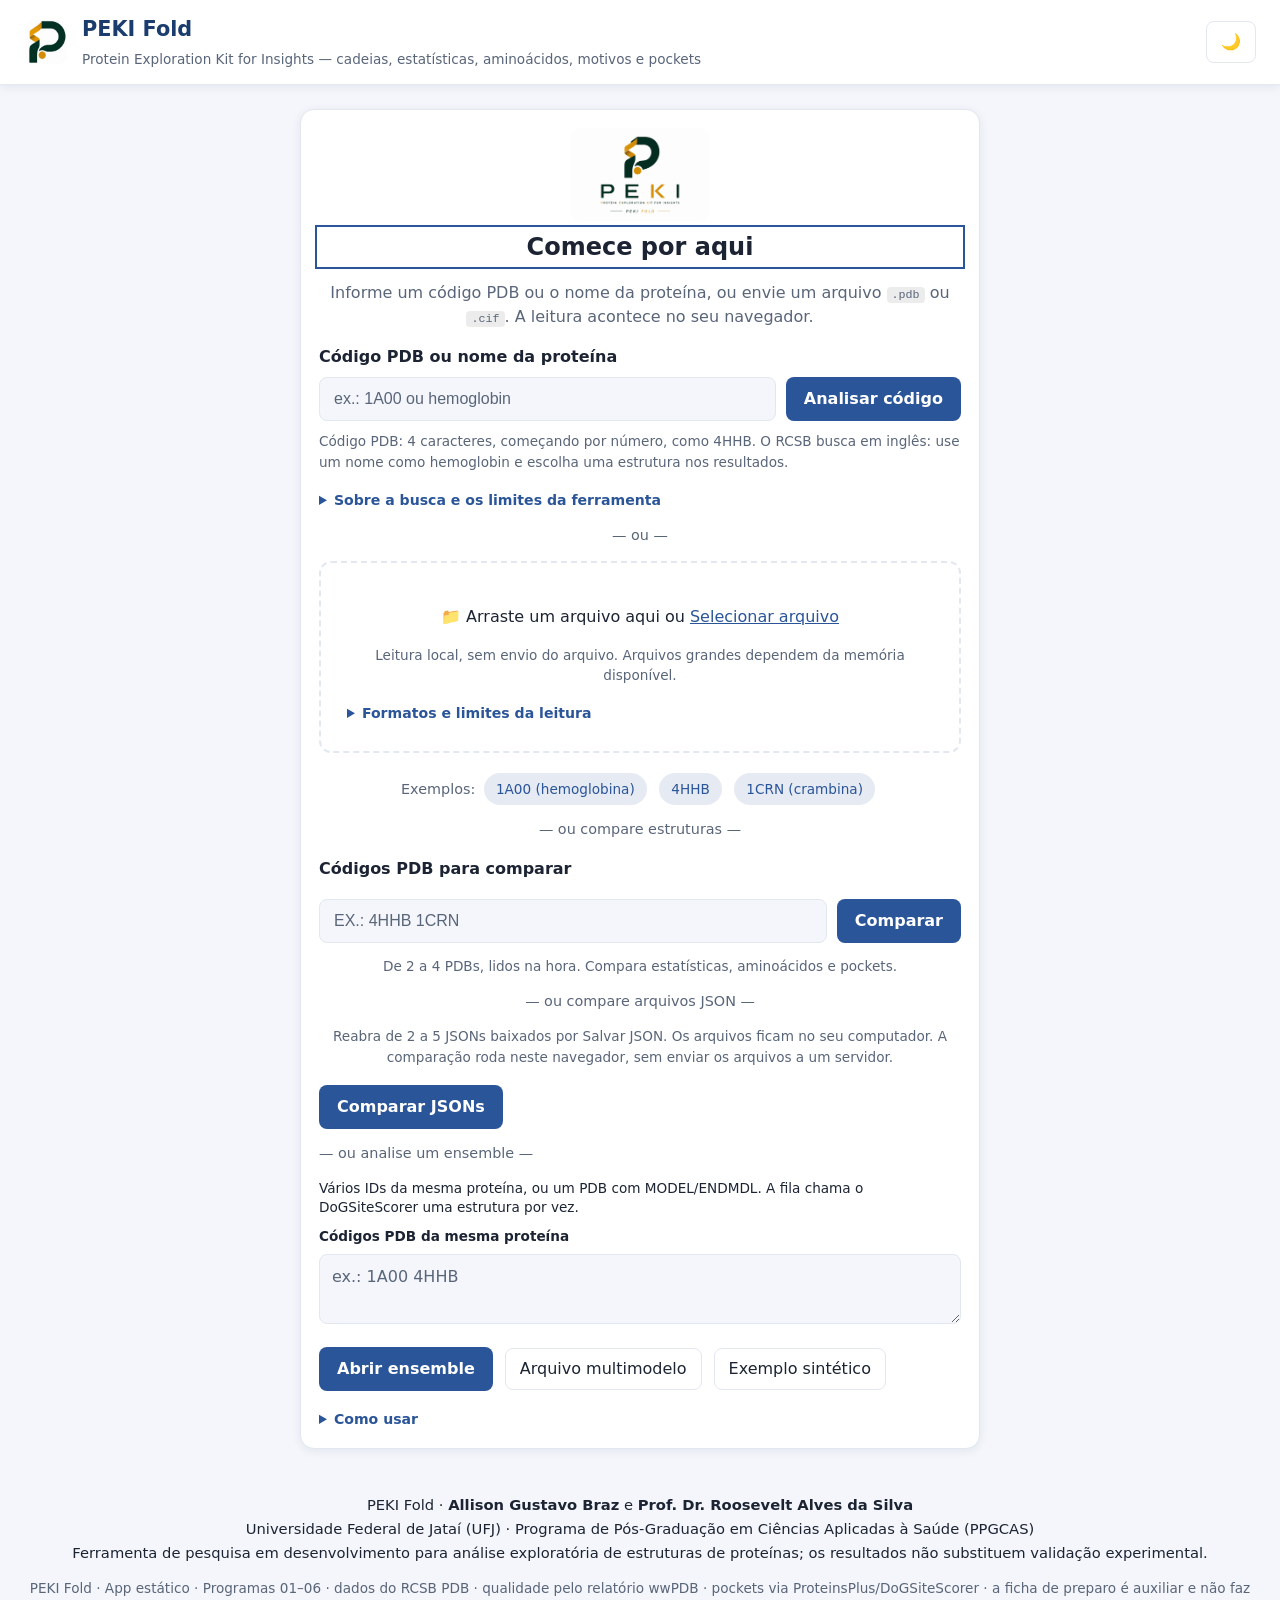
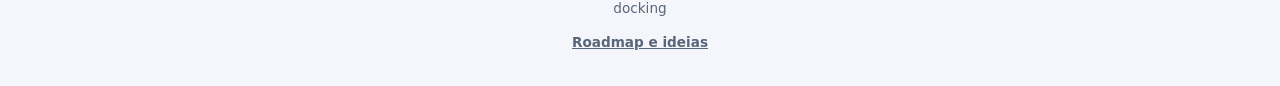
==== commit 6033b19b: "Adiciona a página pública de roadmap e ideias. Publica docs/ideias.html no site estático, com favico" ====
--- a/docs/index.html
+++ b/docs/index.html
@@ -104,8 +104,8 @@
           <li><strong>Cadeias</strong>: ver ou ocultar muda só o desenho 3D. Contagens, FASTA, PDB e exportação continuam com a cadeia. O arquivo não é regravado.</li>
           <li><strong>Aminoácidos</strong>: “Todas as cadeias” soma os resíduos modelados dos 20 aminoácidos padrão. Uma cadeia deixa as outras de fora. Resíduo ausente não entra.</li>
           <li><strong>Motivos</strong>: sequência curta e contígua, montada pelos resíduos do modelo. Não é motivo estrutural, sítio funcional nem pocket.</li>
-          <li><strong>Qualidade</strong> lê o relatório wwPDB quando há ID do PDB. Métrica ausente não vira zero. O relatório global não garante o sítio. Sem ID, a consulta remota não roda. Se a leitura achar lacuna, <strong>Modelar lacunas</strong> copia a FASTA da cadeia e abre o Swiss-Model em outra aba, sem enviar a sequência. O AlphaFold DB é consultado pela API pública; se o navegador não ler o arquivo, ficam os links e a importação de um PDB local.</li>
-          <li><strong>Preparo</strong> é uma ficha auxiliar. Ela não valida a estrutura e não substitui a conferência humana. O checklist antes do envio marca resíduos não padrão, hidrogênios, altloc, numeração, lacunas, cadeias, heteroátomos e águas. Na <code>proteina_limpa.pdb</code> dá para remover hidrogênios, manter um altloc e garantir TER/END. Confirme com o responsável pelo seu protocolo de simulação. O resumo das pontes dissulfeto pode ser copiado e não escolhe o par. Os resíduos do pocket, além do PDB, saem em texto (uma linha por resíduo ou lista separada por vírgula) com o separador dos campos configurável. O drugScore dos pockets continua descritor geométrico, não afinidade.</li>
+          <li><strong>Qualidade</strong> lê o relatório wwPDB quando há ID do PDB. Métrica ausente não vira zero. O relatório global não garante o sítio. Sem ID, a consulta remota não roda.</li>
+          <li><strong>Preparo</strong> é uma ficha auxiliar. Ela não valida a estrutura e não substitui a conferência humana. O drugScore dos pockets continua descritor geométrico, não afinidade.</li>
         </ul>
       </details>
 
@@ -507,13 +507,12 @@
       Ferramenta de pesquisa em desenvolvimento para análise exploratória de estruturas de proteínas; os resultados não substituem validação experimental.
     </p>
     <p class="muted small">PEKI Fold · App estático · Programas 01–06 · dados do RCSB PDB · qualidade pelo relatório wwPDB · pockets via ProteinsPlus/DoGSiteScorer · a ficha de preparo é auxiliar e não faz docking</p>
+    <p class="muted small"><a href="ideias.html">Roadmap e ideias</a></p>
   </footer>
 
   <script src="network.js"></script>
   <script src="pdb-analysis.js"></script>
   <script src="structure-model.js"></script>
-  <script src="lacunas-modelo.js"></script>
-  <script src="lacunas-ui.js"></script>
   <script src="quality-model.js"></script>
   <script src="quality-ui.js"></script>
   <script src="prep-analysis.js"></script>
--- a/docs/style.css
+++ b/docs/style.css
@@ -391,23 +391,11 @@
 .prep-scroll { overflow-x: auto; max-width: 100%; }
 .prep-tabela { font-size: .82rem; }
 .het-grupo { margin: 6px 0; }
-.prep-checklista { list-style: none; margin: 8px 0; padding: 0; }
-.chk { margin: 6px 0; padding: 8px 10px; border-radius: 8px; border: 1px solid var(--border); }
-.chk-ok { border-left: 4px solid #2ea05a; }
-.chk-atencao { border-left: 4px solid #e0a800; }
-.chk-conferir { border-left: 4px solid var(--primary); }
-.chk-status { font-weight: 700; margin-right: 4px; }
-.lac-viewer { width: 100%; height: 280px; background: #0b1020; position: relative; margin-bottom: 8px; }
-.lac-views { display: grid; gap: 12px; grid-template-columns: 1fr; }
-@media (min-width: 1100px) {
-  .lac-views { grid-template-columns: 1fr 1fr; }
-}
-.lac-passos { margin: 8px 0 8px 1.2em; padding: 0; }
-.lac-legenda { font-size: .8rem; }
-.lac-painel h4 { margin: 12px 0 6px; }
 
 .rodape { text-align: center; padding: 20px; color: var(--muted); font-size: .85rem; }
 .rodape .creditos { margin: 0 0 8px; color: var(--text); font-size: .92rem; line-height: 1.6; }
+.rodape a { color: var(--muted); font-weight: 600; }
+.rodape a:hover { color: var(--primary); }
 
 /* Ensemble (prefixo ens-). Não altera o viewer principal. */
 #ensemble { min-width: 0; }
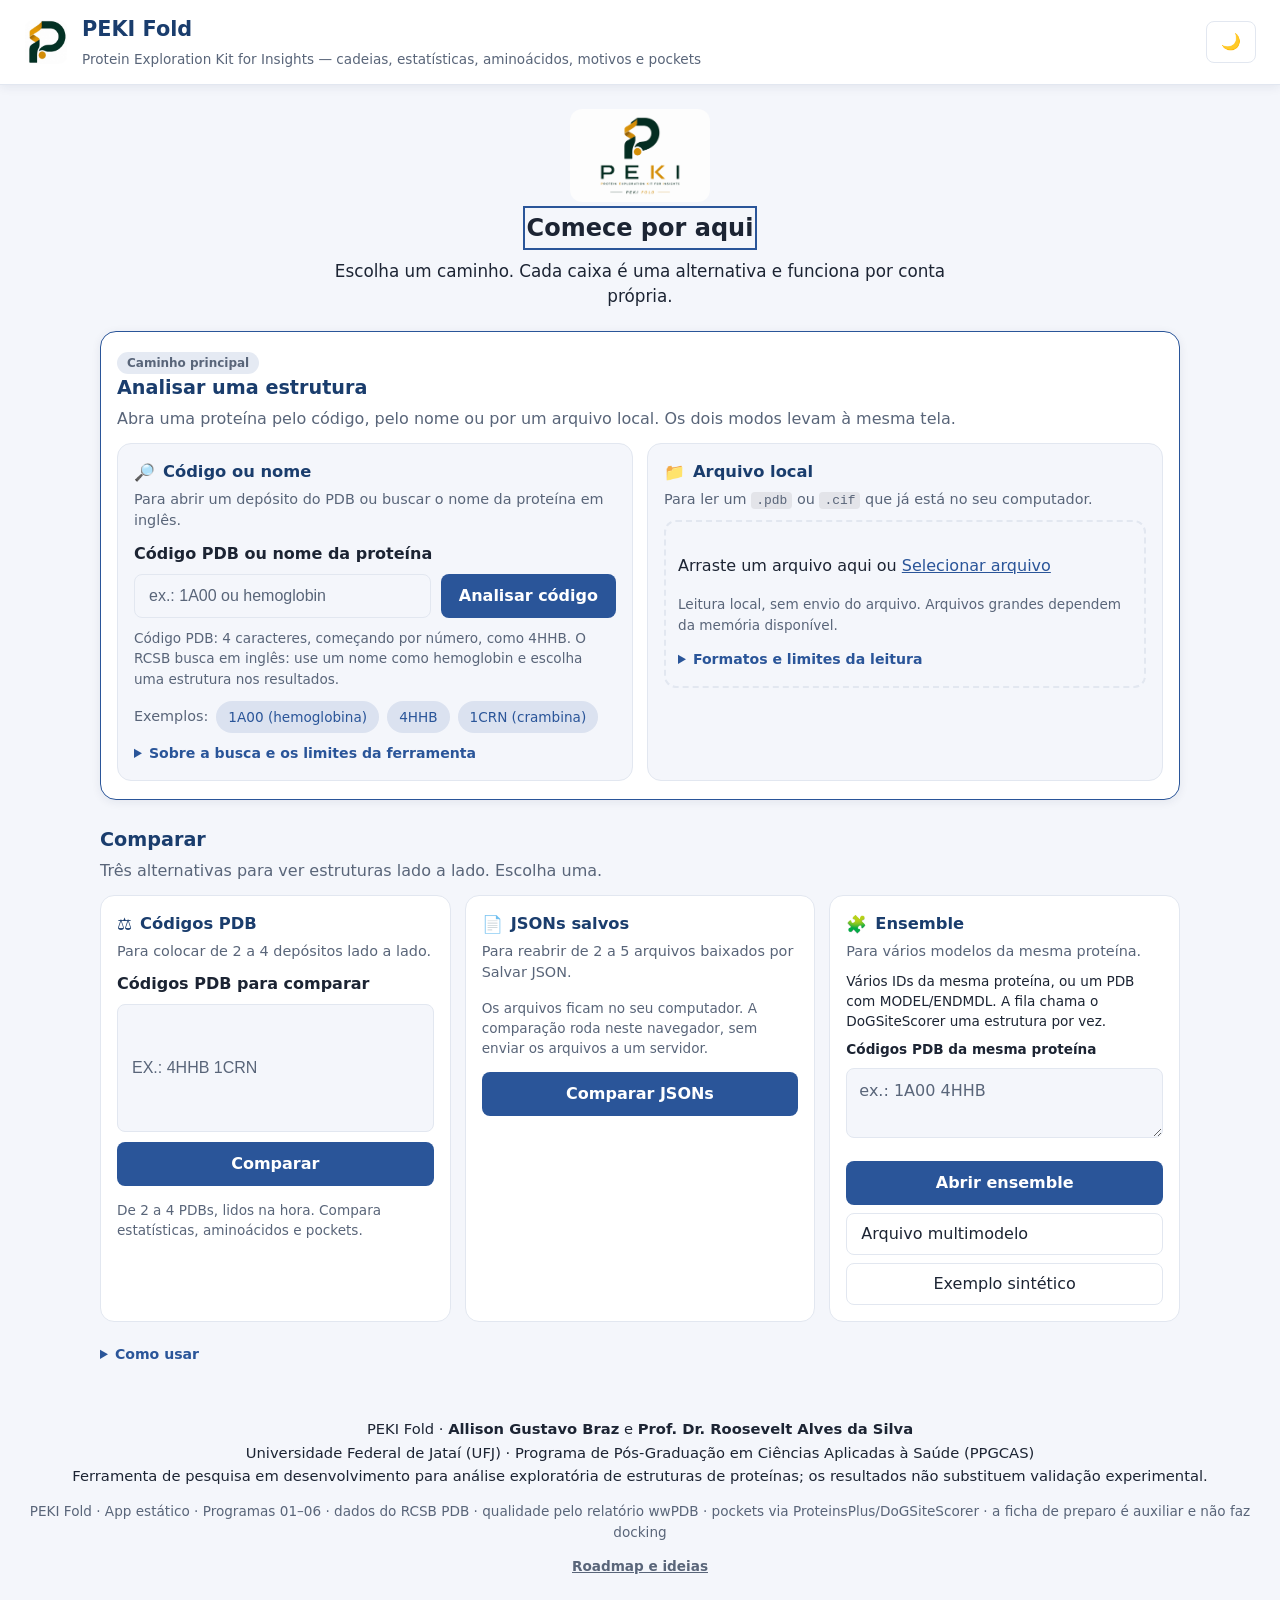
==== commit 4d47dea9: "Separa os caminhos da tela inicial em cartões alternativos. A entrada deixa de ser uma coluna única " ====
--- a/docs/index.html
+++ b/docs/index.html
@@ -22,74 +22,108 @@
 
   <!-- Tela de entrada -->
   <section id="entrada" class="entrada">
-    <div class="card entrada-card">
-      <img class="hero-logo" src="peki-fold.png" width="640" height="427" alt="PEKI Fold — Protein Exploration Kit for Insights" />
-      <h2 id="entrada-titulo" tabindex="-1">Comece por aqui</h2>
-      <p class="muted">Informe um código PDB ou o nome da proteína, ou envie um arquivo <code>.pdb</code> ou <code>.cif</code>. A leitura acontece no seu navegador.</p>
-      <label for="pdb-id" class="entrada-lbl">Código PDB ou nome da proteína</label>
-      <div class="entrada-row entrada-id">
-        <input id="pdb-id" type="text" maxlength="80" placeholder="ex.: 1A00 ou hemoglobin" autocomplete="off" spellcheck="false" aria-describedby="entrada-dica erro loading sucesso" aria-invalid="false" />
-        <button id="btn-id" class="primary-btn" type="button">Analisar código</button>
-      </div>
-      <div id="feedback-busca" class="feedback-acao">
-        <div id="erro" class="erro" role="alert" aria-live="assertive" hidden></div>
-        <div id="loading" class="loading" role="status" aria-live="polite" hidden><span class="spinner" aria-hidden="true"></span> Processando…</div>
-        <p id="sucesso" class="muted small" role="status" aria-live="polite"></p>
-      </div>
-      <p id="entrada-dica" class="muted small entrada-dica">Código PDB: 4 caracteres, começando por número, como 4HHB. O RCSB busca em inglês: use um nome como hemoglobin e escolha uma estrutura nos resultados.</p>
-      <details class="ajuda"><summary>Sobre a busca e os limites da ferramenta</summary>
-        <p>O código abre a estrutura diretamente. O nome completo é preservado e busca depósitos experimentais no RCSB; a estrutura só abre após sua escolha.</p>
-        <div class="escopo">
-          <p><strong>O que o PEKI Fold faz:</strong> mostra a estrutura, separa cadeias, conta estatísticas, busca motivos, detecta cavidades com o DoGSiteScorer e monta uma ficha geométrica de preparo.</p>
-          <p><strong>O que não faz:</strong> docking, dinâmica molecular, minimização, protonação e cálculo de afinidade. Contato geométrico não é contribuição energética. Escore de docking não é afinidade.</p>
-        </div>
-      </details>
-      <div id="busca-nome" class="busca-nome" hidden aria-live="polite"></div>
-
-      <div class="ou">— ou —</div>
-
-      <div id="dropzone" class="dropzone">
-        <input id="file-input" type="file" accept=".pdb,.ent,.cif,.mmcif" aria-describedby="upload-dica" hidden />
-        <p>📁 Arraste um arquivo aqui ou <button id="btn-file" class="link-btn" type="button" aria-describedby="upload-dica" aria-invalid="false" aria-busy="false">Selecionar arquivo</button></p>
-        <p id="upload-dica" class="muted small">Leitura local, sem envio do arquivo. Arquivos grandes dependem da memória disponível.</p>
-        <details class="ajuda"><summary>Formatos e limites da leitura</summary><p>Não há limite fixo de tamanho. O mmCIF é lido pela categoria <code>_atom_site</code>, não como colunas de PDB.</p></details>
-        <div id="feedback-arquivo" class="feedback-acao"></div>
-      </div>
-
-      <div class="exemplos">
-        Exemplos:
-        <button class="chip" data-id="1A00">1A00 (hemoglobina)</button>
-        <button class="chip" data-id="4HHB">4HHB</button>
-        <button class="chip" data-id="1CRN">1CRN (crambina)</button>
-      </div>
-
-      <div class="ou">— ou compare estruturas —</div>
-      <label class="entrada-lbl" for="cmp-ids">Códigos PDB para comparar</label>
-      <div class="entrada-row">
-        <input id="cmp-ids" type="text" placeholder="ex.: 4HHB 1CRN" aria-describedby="cmp-ajuda" aria-invalid="false" />
-        <button id="btn-cmp" class="primary-btn">Comparar</button>
-      </div>
-      <div id="feedback-comparacao" class="feedback-acao"></div>
-      <p id="cmp-ajuda" class="muted small">De 2 a 4 PDBs, lidos na hora. Compara estatísticas, aminoácidos e pockets.</p>
-
-      <div class="ou">— ou compare arquivos JSON —</div>
-      <p class="muted small">Reabra de 2 a 5 JSONs baixados por Salvar JSON. Os arquivos ficam no seu computador. A comparação roda neste navegador, sem enviar os arquivos a um servidor.</p>
-      <div class="entrada-row">
-        <button id="btn-abrir-analises" class="primary-btn" type="button">Comparar JSONs</button>
-      </div>
-
-      <div id="ens-entrada" class="ens-entrada">
-        <div class="ou">— ou analise um ensemble —</div>
-        <p class="ens-nota">Vários IDs da mesma proteína, ou um PDB com MODEL/ENDMDL. A fila chama o DoGSiteScorer uma estrutura por vez.</p>
-        <label for="ens-ids" class="ens-lbl">Códigos PDB da mesma proteína</label>
-        <textarea id="ens-ids" class="ens-ids" rows="2" placeholder="ex.: 1A00 4HHB"></textarea>
-        <div class="ens-home-acoes">
-          <button id="ens-abrir" class="primary-btn" type="button">Abrir ensemble</button>
-          <button id="btn-ens-file" class="ghost-btn ens-file-lbl" type="button">Arquivo multimodelo</button>
-          <input id="ens-file" type="file" accept=".pdb,.ent" hidden>
-          <button id="ens-exemplo-home" class="ghost-btn" type="button">Exemplo sintético</button>
-        </div>
-        <p id="ens-erro-home" class="erro" role="alert" hidden></p>
+    <div class="entrada-card">
+      <div class="entrada-topo">
+        <img class="hero-logo" src="peki-fold.png" width="640" height="427" alt="PEKI Fold — Protein Exploration Kit for Insights" />
+        <h2 id="entrada-titulo" tabindex="-1">Comece por aqui</h2>
+        <p class="entrada-escolha">Escolha um caminho. Cada caixa é uma alternativa e funciona por conta própria.</p>
+      </div>
+
+      <div class="grupos">
+        <section class="grupo grupo-principal" aria-labelledby="grupo-analisar">
+          <div class="grupo-cabeca">
+            <p class="grupo-selo">Caminho principal</p>
+            <h3 id="grupo-analisar">Analisar uma estrutura</h3>
+            <p>Abra uma proteína pelo código, pelo nome ou por um arquivo local. Os dois modos levam à mesma tela.</p>
+          </div>
+          <div class="grupo-grade">
+            <article class="opcao" aria-labelledby="opcao-codigo">
+              <h4 id="opcao-codigo"><span class="opcao-icone" aria-hidden="true">🔎</span> Código ou nome</h4>
+              <p class="opcao-para">Para abrir um depósito do PDB ou buscar o nome da proteína em inglês.</p>
+              <label for="pdb-id" class="entrada-lbl">Código PDB ou nome da proteína</label>
+              <div class="entrada-row entrada-id">
+                <input id="pdb-id" type="text" maxlength="80" placeholder="ex.: 1A00 ou hemoglobin" autocomplete="off" spellcheck="false" aria-describedby="entrada-dica erro loading sucesso" aria-invalid="false" />
+                <button id="btn-id" class="primary-btn" type="button">Analisar código</button>
+              </div>
+              <div id="feedback-busca" class="feedback-acao">
+                <div id="erro" class="erro" role="alert" aria-live="assertive" hidden></div>
+                <div id="loading" class="loading" role="status" aria-live="polite" hidden><span class="spinner" aria-hidden="true"></span> Processando…</div>
+                <p id="sucesso" class="muted small" role="status" aria-live="polite"></p>
+              </div>
+              <p id="entrada-dica" class="muted small entrada-dica">Código PDB: 4 caracteres, começando por número, como 4HHB. O RCSB busca em inglês: use um nome como hemoglobin e escolha uma estrutura nos resultados.</p>
+              <div class="exemplos">
+                <span>Exemplos:</span>
+                <button class="chip" data-id="1A00">1A00 (hemoglobina)</button>
+                <button class="chip" data-id="4HHB">4HHB</button>
+                <button class="chip" data-id="1CRN">1CRN (crambina)</button>
+              </div>
+              <details class="ajuda"><summary>Sobre a busca e os limites da ferramenta</summary>
+                <p>O código abre a estrutura diretamente. O nome completo é preservado e busca depósitos experimentais no RCSB; a estrutura só abre após sua escolha.</p>
+                <div class="escopo">
+                  <p><strong>O que o PEKI Fold faz:</strong> mostra a estrutura, separa cadeias, conta estatísticas, busca motivos, detecta cavidades com o DoGSiteScorer e monta uma ficha geométrica de preparo.</p>
+                  <p><strong>O que não faz:</strong> docking, dinâmica molecular, minimização, protonação e cálculo de afinidade. Contato geométrico não é contribuição energética. Escore de docking não é afinidade.</p>
+                </div>
+              </details>
+              <div id="busca-nome" class="busca-nome" hidden aria-live="polite"></div>
+            </article>
+
+            <article class="opcao" aria-labelledby="opcao-arquivo">
+              <h4 id="opcao-arquivo"><span class="opcao-icone" aria-hidden="true">📁</span> Arquivo local</h4>
+              <p class="opcao-para">Para ler um <code>.pdb</code> ou <code>.cif</code> que já está no seu computador.</p>
+              <div id="dropzone" class="dropzone">
+                <input id="file-input" type="file" accept=".pdb,.ent,.cif,.mmcif" aria-describedby="upload-dica" hidden />
+                <p>Arraste um arquivo aqui ou <button id="btn-file" class="link-btn" type="button" aria-describedby="upload-dica" aria-invalid="false" aria-busy="false">Selecionar arquivo</button></p>
+                <p id="upload-dica" class="muted small">Leitura local, sem envio do arquivo. Arquivos grandes dependem da memória disponível.</p>
+                <details class="ajuda"><summary>Formatos e limites da leitura</summary><p>Não há limite fixo de tamanho. O mmCIF é lido pela categoria <code>_atom_site</code>, não como colunas de PDB.</p></details>
+                <div id="feedback-arquivo" class="feedback-acao"></div>
+              </div>
+            </article>
+          </div>
+        </section>
+
+        <section class="grupo grupo-comparar" aria-labelledby="grupo-comparar">
+          <div class="grupo-cabeca">
+            <h3 id="grupo-comparar">Comparar</h3>
+            <p>Três alternativas para ver estruturas lado a lado. Escolha uma.</p>
+          </div>
+          <div class="grupo-grade grupo-grade-3">
+            <article class="opcao" aria-labelledby="opcao-codigos">
+              <h4 id="opcao-codigos"><span class="opcao-icone" aria-hidden="true">⚖️</span> Códigos PDB</h4>
+              <p class="opcao-para">Para colocar de 2 a 4 depósitos lado a lado.</p>
+              <label class="entrada-lbl" for="cmp-ids">Códigos PDB para comparar</label>
+              <div class="entrada-row">
+                <input id="cmp-ids" type="text" placeholder="ex.: 4HHB 1CRN" aria-describedby="cmp-ajuda" aria-invalid="false" />
+                <button id="btn-cmp" class="primary-btn">Comparar</button>
+              </div>
+              <div id="feedback-comparacao" class="feedback-acao"></div>
+              <p id="cmp-ajuda" class="muted small">De 2 a 4 PDBs, lidos na hora. Compara estatísticas, aminoácidos e pockets.</p>
+            </article>
+
+            <article class="opcao" aria-labelledby="opcao-json">
+              <h4 id="opcao-json"><span class="opcao-icone" aria-hidden="true">📄</span> JSONs salvos</h4>
+              <p class="opcao-para">Para reabrir de 2 a 5 arquivos baixados por Salvar JSON.</p>
+              <p class="muted small">Os arquivos ficam no seu computador. A comparação roda neste navegador, sem enviar os arquivos a um servidor.</p>
+              <div class="entrada-row">
+                <button id="btn-abrir-analises" class="primary-btn" type="button">Comparar JSONs</button>
+              </div>
+            </article>
+
+            <article id="ens-entrada" class="opcao ens-entrada" aria-labelledby="opcao-ensemble">
+              <h4 id="opcao-ensemble"><span class="opcao-icone" aria-hidden="true">🧩</span> Ensemble</h4>
+              <p class="opcao-para">Para vários modelos da mesma proteína.</p>
+              <p class="ens-nota">Vários IDs da mesma proteína, ou um PDB com MODEL/ENDMDL. A fila chama o DoGSiteScorer uma estrutura por vez.</p>
+              <label for="ens-ids" class="ens-lbl">Códigos PDB da mesma proteína</label>
+              <textarea id="ens-ids" class="ens-ids" rows="2" placeholder="ex.: 1A00 4HHB"></textarea>
+              <div class="ens-home-acoes">
+                <button id="ens-abrir" class="primary-btn" type="button">Abrir ensemble</button>
+                <button id="btn-ens-file" class="ghost-btn ens-file-lbl" type="button">Arquivo multimodelo</button>
+                <input id="ens-file" type="file" accept=".pdb,.ent" hidden>
+                <button id="ens-exemplo-home" class="ghost-btn" type="button">Exemplo sintético</button>
+              </div>
+              <p id="ens-erro-home" class="erro" role="alert" hidden></p>
+            </article>
+          </div>
+        </section>
       </div>
 
       <details class="ajuda">
@@ -104,8 +138,8 @@
           <li><strong>Cadeias</strong>: ver ou ocultar muda só o desenho 3D. Contagens, FASTA, PDB e exportação continuam com a cadeia. O arquivo não é regravado.</li>
           <li><strong>Aminoácidos</strong>: “Todas as cadeias” soma os resíduos modelados dos 20 aminoácidos padrão. Uma cadeia deixa as outras de fora. Resíduo ausente não entra.</li>
           <li><strong>Motivos</strong>: sequência curta e contígua, montada pelos resíduos do modelo. Não é motivo estrutural, sítio funcional nem pocket.</li>
-          <li><strong>Qualidade</strong> lê o relatório wwPDB quando há ID do PDB. Métrica ausente não vira zero. O relatório global não garante o sítio. Sem ID, a consulta remota não roda.</li>
-          <li><strong>Preparo</strong> é uma ficha auxiliar. Ela não valida a estrutura e não substitui a conferência humana. O drugScore dos pockets continua descritor geométrico, não afinidade.</li>
+          <li><strong>Qualidade</strong> lê o relatório wwPDB quando há ID do PDB. Métrica ausente não vira zero. O relatório global não garante o sítio. Sem ID, a consulta remota não roda. Se a leitura achar lacuna, <strong>Modelar lacunas</strong> copia a FASTA da cadeia e abre o Swiss-Model em outra aba, sem enviar a sequência. O AlphaFold DB é consultado pela API pública; se o navegador não ler o arquivo, ficam os links e a importação de um PDB local.</li>
+          <li><strong>Preparo</strong> é uma ficha auxiliar. Ela não valida a estrutura e não substitui a conferência humana. O checklist antes do envio marca resíduos não padrão, hidrogênios, altloc, numeração, lacunas, cadeias, heteroátomos e águas. Na <code>proteina_limpa.pdb</code> dá para remover hidrogênios, manter um altloc e garantir TER/END. Glicanos (NAG, MAN, BMA e outros da lista) podem ser mantidos ou removidos na cópia filtrada; a parametrização depende do campo de força. Confirme com o responsável pelo seu protocolo de simulação. O resumo das pontes dissulfeto pode ser copiado e não escolhe o par. Os resíduos do pocket, além do PDB, saem em texto (uma linha por resíduo ou lista separada por vírgula) com o separador dos campos configurável. O drugScore dos pockets continua descritor geométrico, não afinidade.</li>
         </ul>
       </details>
 
@@ -513,6 +547,8 @@
   <script src="network.js"></script>
   <script src="pdb-analysis.js"></script>
   <script src="structure-model.js"></script>
+  <script src="lacunas-modelo.js"></script>
+  <script src="lacunas-ui.js"></script>
   <script src="quality-model.js"></script>
   <script src="quality-ui.js"></script>
   <script src="prep-analysis.js"></script>
--- a/docs/style.css
+++ b/docs/style.css
@@ -65,8 +65,47 @@
 .card { background: var(--card); border: 1px solid var(--border); border-radius: 14px; box-shadow: var(--shadow); padding: 18px; }
 
 /* Entrada */
-.entrada { display: flex; justify-content: center; padding: 24px 20px; }
-.entrada-card { width: 100%; max-width: 680px; text-align: center; }
+.entrada { display: flex; justify-content: center; padding: 24px 20px 32px; }
+.entrada-card { width: 100%; max-width: 1080px; }
+.entrada-topo { text-align: center; margin-bottom: 22px; }
+.entrada-topo h2 { display: inline-block; max-width: 100%; }
+.entrada-escolha { margin: 8px auto 0; max-width: 40rem; color: var(--text); font-size: 1.05rem; }
+.grupos { display: flex; flex-direction: column; gap: 26px; }
+.grupo-cabeca { text-align: left; margin: 0 0 12px; }
+.grupo-cabeca h3 { color: var(--primary-dark); font-size: 1.2rem; }
+.grupo-cabeca p { margin: 4px 0 0; color: var(--muted); }
+.grupo-selo {
+  display: inline-block; margin: 0 0 6px; padding: 2px 10px; border-radius: 20px;
+  background: rgba(42, 85, 153, .12); color: var(--primary); font-size: .75rem; font-weight: 700;
+}
+.grupo-principal {
+  background: var(--card); border: 1px solid var(--primary); border-radius: 16px;
+  box-shadow: var(--shadow); padding: 16px 16px 18px;
+}
+.grupo-grade { display: grid; grid-template-columns: repeat(2, minmax(0, 1fr)); gap: 14px; align-items: stretch; }
+.grupo-grade-3 { grid-template-columns: repeat(3, minmax(0, 1fr)); }
+.grupo-grade-3 .entrada-row,
+.grupo-grade-3 .ens-home-acoes { flex-direction: column; align-items: stretch; }
+.grupo-grade-3 .entrada-row .primary-btn,
+.grupo-grade-3 .ens-home-acoes .primary-btn,
+.grupo-grade-3 .ens-home-acoes .ghost-btn { width: 100%; }
+.opcao {
+  background: var(--card); border: 1px solid var(--border); border-radius: 14px;
+  padding: 16px; text-align: left; min-width: 0; overflow-wrap: anywhere;
+}
+.grupo-principal .opcao { background: var(--bg); box-shadow: none; }
+.grupo-comparar .opcao { box-shadow: none; }
+.opcao h4 {
+  display: flex; align-items: center; gap: 8px; margin: 0 0 4px;
+  color: var(--primary-dark); font-size: 1.02rem;
+}
+.opcao-icone { font-size: 1.05rem; line-height: 1; }
+.opcao-para { margin: 0 0 10px; color: var(--muted); font-size: .9rem; }
+.opcao .entrada-lbl { margin-top: 0; }
+.opcao .entrada-row { margin-top: 8px; }
+.opcao .dropzone { padding: 16px 12px; }
+.opcao .ajuda { margin-top: 10px; }
+.entrada-card > .ajuda { margin-top: 22px; }
 .hero-logo { display: block; width: min(140px, 85%); height: auto; margin: 0 auto 8px; border-radius: 12px; }
 .feedback-acao { text-align: left; }
 .feedback-acao:empty, .feedback-acao p:empty, .visual-status:empty { display: none; }
@@ -113,7 +152,8 @@
 .ou { color: var(--muted); margin: 14px 0; font-size: .9rem; }
 .dropzone { border: 2px dashed var(--border); border-radius: 12px; padding: 26px; transition: .2s; }
 .dropzone.hover { border-color: var(--primary); background: rgba(42,85,153,.06); }
-.exemplos { margin-top: 20px; font-size: .9rem; color: var(--muted); }
+.exemplos { margin-top: 12px; font-size: .9rem; color: var(--muted); display: flex; flex-wrap: wrap; align-items: center; gap: 8px; }
+.exemplos .chip { margin: 0; }
 .ajuda { margin-top: 18px; text-align: left; font-size: .88rem; color: var(--muted); }
 .ajuda summary { cursor: pointer; font-weight: 600; color: var(--primary); }
 .ajuda ul { margin: 8px 0 0; padding-left: 20px; }
@@ -391,6 +431,20 @@
 .prep-scroll { overflow-x: auto; max-width: 100%; }
 .prep-tabela { font-size: .82rem; }
 .het-grupo { margin: 6px 0; }
+.prep-checklista { list-style: none; margin: 8px 0; padding: 0; }
+.chk { margin: 6px 0; padding: 8px 10px; border-radius: 8px; border: 1px solid var(--border); }
+.chk-ok { border-left: 4px solid #2ea05a; }
+.chk-atencao { border-left: 4px solid #e0a800; }
+.chk-conferir { border-left: 4px solid var(--primary); }
+.chk-status { font-weight: 700; margin-right: 4px; }
+.lac-viewer { width: 100%; height: 280px; background: #0b1020; position: relative; margin-bottom: 8px; }
+.lac-views { display: grid; gap: 12px; grid-template-columns: 1fr; }
+@media (min-width: 1100px) {
+  .lac-views { grid-template-columns: 1fr 1fr; }
+}
+.lac-passos { margin: 8px 0 8px 1.2em; padding: 0; }
+.lac-legenda { font-size: .8rem; }
+.lac-painel h4 { margin: 12px 0 6px; }
 
 .rodape { text-align: center; padding: 20px; color: var(--muted); font-size: .85rem; }
 .rodape .creditos { margin: 0 0 8px; color: var(--text); font-size: .92rem; line-height: 1.6; }
@@ -399,7 +453,7 @@
 
 /* Ensemble (prefixo ens-). Não altera o viewer principal. */
 #ensemble { min-width: 0; }
-.ens-entrada { margin-top: 8px; text-align: left; }
+.ens-entrada { margin-top: 0; text-align: left; }
 .ens-lbl, .ens-nota, .ens-status, .ens-decisao-lbl { color: var(--text); }
 .ens-lbl { display: block; font-size: .85rem; font-weight: 600; text-align: left; }
 .ens-nota { font-size: .85rem; line-height: 1.45; margin: 8px 0; }
@@ -552,4 +606,10 @@
   .exemplos { display: flex; align-items: center; flex-wrap: wrap; gap: 8px; }
   .exemplos .chip { margin: 0; }
   .entrada-row .primary-btn { white-space: normal; }
-}
+  .grupo-grade, .grupo-grade-3 { grid-template-columns: minmax(0, 1fr); }
+  .grupo-principal { padding: 14px 12px 16px; }
+  .opcao .entrada-row { flex-direction: column; align-items: stretch; }
+  .opcao .entrada-row .primary-btn,
+  .opcao .ens-home-acoes .primary-btn,
+  .opcao .ens-home-acoes .ghost-btn { width: 100%; }
+}
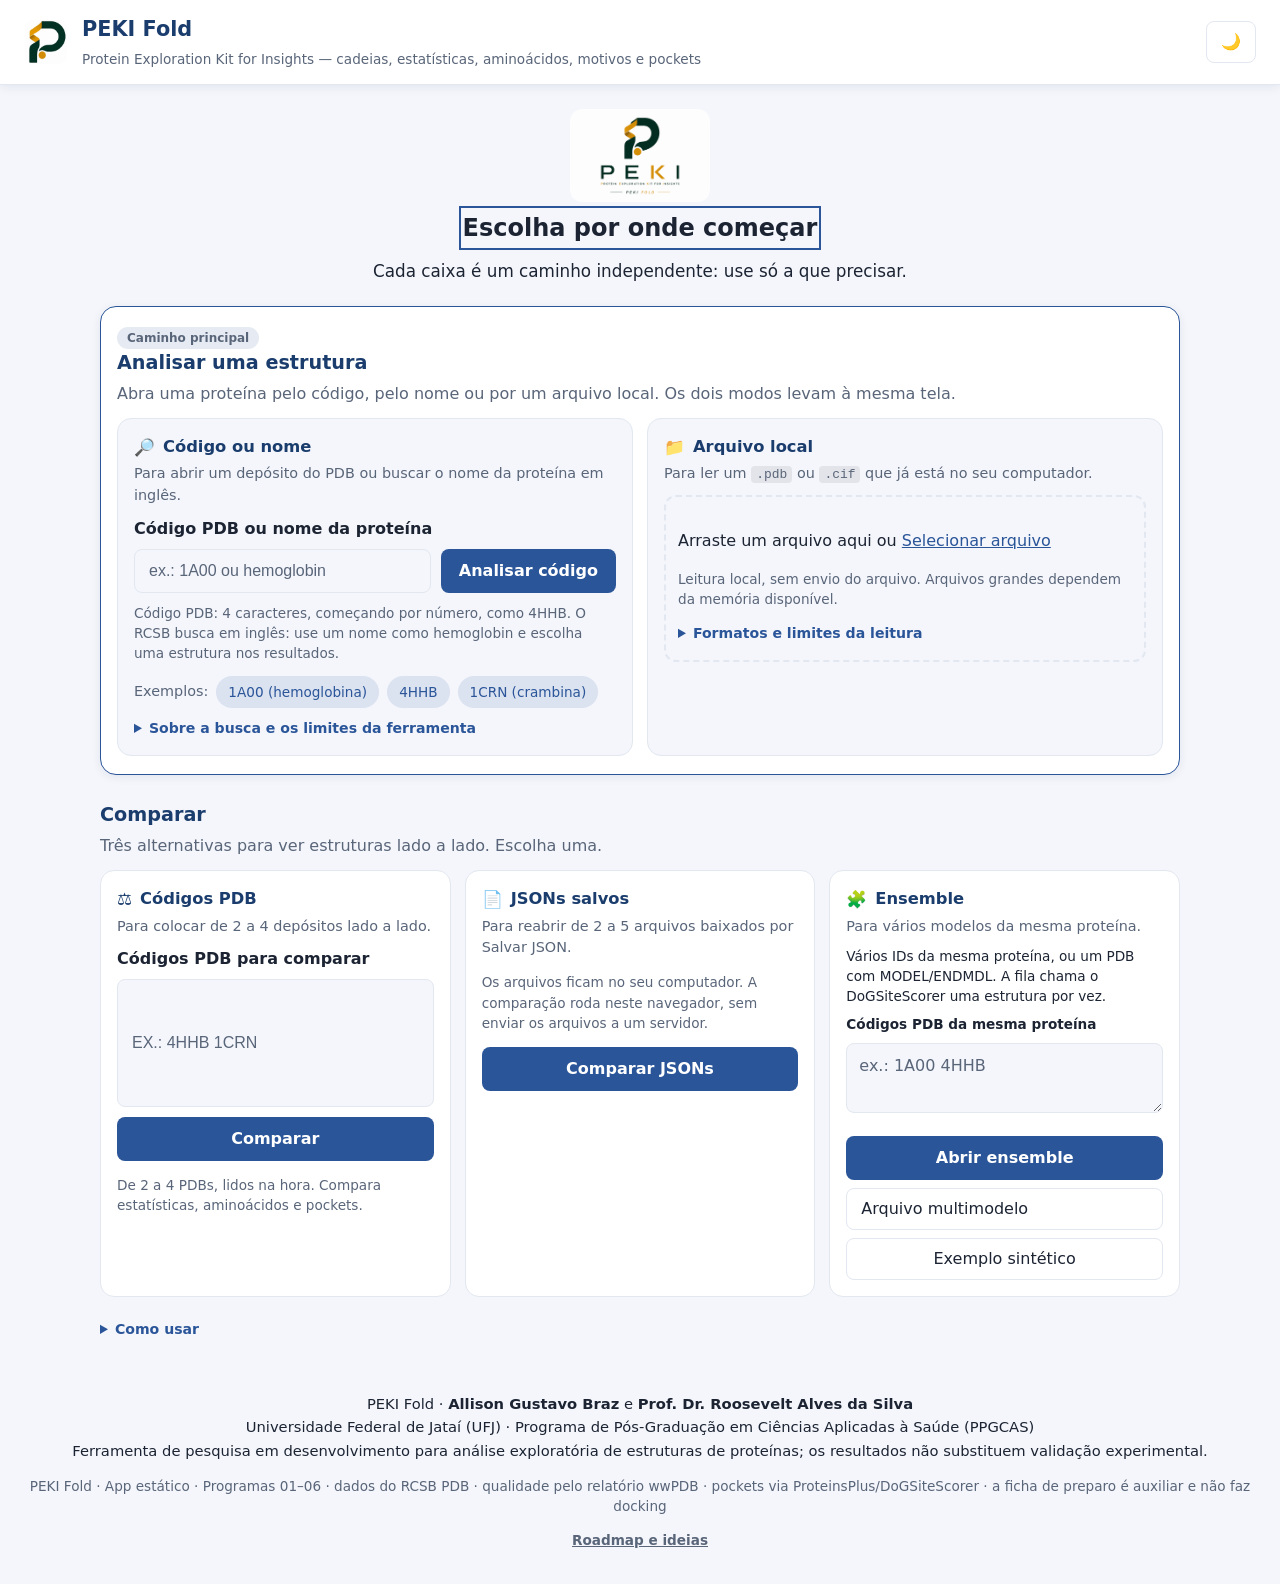
==== commit 3e66f559: "Troca o título da entrada para Escolha por onde começar. A frase logo abaixo diz que cada caixa é um" ====
--- a/docs/index.html
+++ b/docs/index.html
@@ -25,8 +25,8 @@
     <div class="entrada-card">
       <div class="entrada-topo">
         <img class="hero-logo" src="peki-fold.png" width="640" height="427" alt="PEKI Fold — Protein Exploration Kit for Insights" />
-        <h2 id="entrada-titulo" tabindex="-1">Comece por aqui</h2>
-        <p class="entrada-escolha">Escolha um caminho. Cada caixa é uma alternativa e funciona por conta própria.</p>
+        <h2 id="entrada-titulo" tabindex="-1">Escolha por onde começar</h2>
+        <p class="entrada-escolha">Cada caixa é um caminho independente: use só a que precisar.</p>
       </div>
 
       <div class="grupos">
